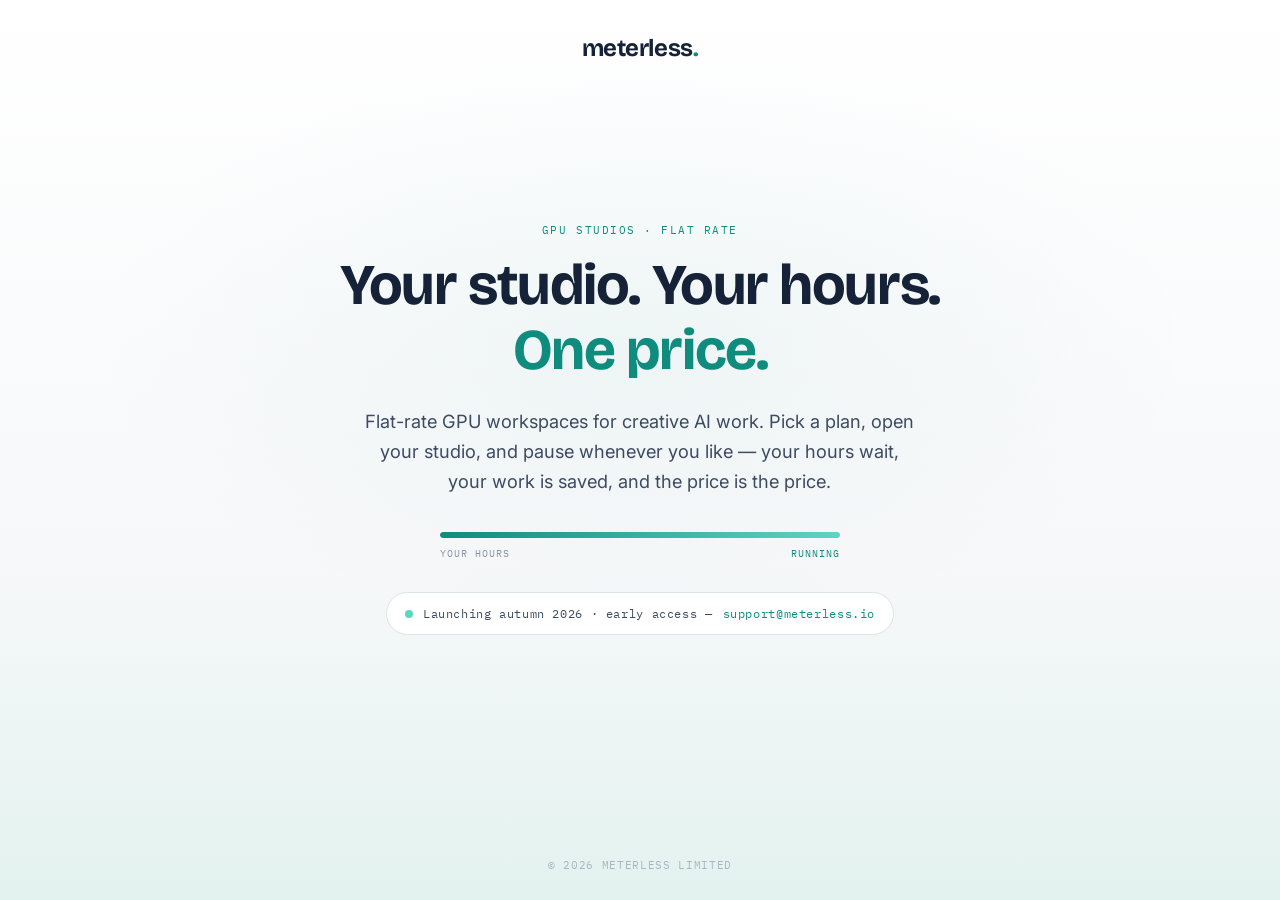
==== index.html @ a82f248a "holding page" ====
<!DOCTYPE html>
<html lang="en">
<head>
<meta charset="utf-8">
<meta name="viewport" content="width=device-width, initial-scale=1">
<title>meterless — flat-rate GPU studios for creators</title>
<meta name="description" content="Flat-rate GPU studios for creative AI work. Your workspace, your hours, one price. Launching autumn 2026.">
<link rel="preconnect" href="https://fonts.googleapis.com">
<link href="https://fonts.googleapis.com/css2?family=Bricolage+Grotesque:wght@600;700&family=Inter:wght@400;500&family=IBM+Plex+Mono:wght@400;500&display=swap" rel="stylesheet">
<style>
  :root{
    --ink:#152238; --teal:#0F8C7E; --teal-bright:#5FD3C4;
    --ink-soft:#3D4A61; --muted:#8A94A6; --line:#DDE3EA;
    --wash:#F7F8FA; --tint:#E3F2EF;
  }
  *{margin:0;padding:0;box-sizing:border-box}
  html,body{height:100%}
  body{
    font-family:'Inter',system-ui,sans-serif; color:var(--ink);
    background:radial-gradient(ellipse 62% 46% at 50% 38%, rgba(15,140,126,.05), rgba(15,140,126,0) 70%),
               linear-gradient(180deg,#FFFFFF 0%,var(--wash) 62%,var(--tint) 100%);
    display:flex; flex-direction:column; align-items:center;
    min-height:100vh; padding:28px 24px;
  }
  .logo{font-family:'Bricolage Grotesque',sans-serif;font-weight:700;font-size:1.5rem;
        letter-spacing:-.02em;color:var(--ink);text-decoration:none;align-self:center;
        margin-top:6px}
  .logo .dot{color:var(--teal)}
  main{flex:1;display:flex;flex-direction:column;justify-content:center;align-items:center;
       text-align:center;max-width:700px;padding-bottom:4vh}
  .kicker{font-family:'IBM Plex Mono',monospace;font-size:.68rem;letter-spacing:.14em;
          text-transform:uppercase;color:var(--teal);margin-bottom:16px}
  h1{font-family:'Bricolage Grotesque',sans-serif;font-weight:700;font-size:clamp(2.05rem,5.8vw,3.6rem);
     letter-spacing:-.025em;line-height:1.14;margin-bottom:22px}
  h1 .accent{color:var(--teal)}
  .sub{font-size:clamp(1.02rem,1.5vw,1.14rem);line-height:1.65;color:var(--ink-soft);max-width:560px;margin:0 auto 36px}
  .status{display:inline-flex;align-items:center;justify-content:center;gap:10px;flex-wrap:wrap;
          font-family:'IBM Plex Mono',monospace;font-size:.78rem;letter-spacing:.05em;
          color:var(--ink-soft);background:#fff;border:1px solid var(--line);
          border-radius:999px;padding:10px 18px;line-height:1.7;max-width:100%}
  .pulse{width:8px;height:8px;border-radius:50%;background:var(--teal-bright);
         box-shadow:0 0 0 0 rgba(15,140,126,.45);animation:pulse 2.2s infinite}
  @keyframes pulse{0%{box-shadow:0 0 0 0 rgba(15,140,126,.45)}70%{box-shadow:0 0 0 9px rgba(15,140,126,0)}100%{box-shadow:0 0 0 0 rgba(15,140,126,0)}}
  .contact{margin-top:16px;font-size:.9rem;color:var(--muted)}
  .contact a{color:var(--teal);text-decoration:none;font-weight:500}
  /* statement graphic: hours drain, pause, resume */
  .meter{width:min(400px,78vw);margin:0 auto 32px}
  .meter-track{height:6px;border-radius:999px;background:var(--line);overflow:hidden}
  .meter-fill{height:100%;border-radius:999px;
              background:linear-gradient(90deg,var(--teal),var(--teal-bright));
              transform-origin:left center;
              animation:drain 9s cubic-bezier(.4,0,.6,1) infinite}
  .meter-caption{display:flex;justify-content:space-between;margin-top:9px;
                 font-family:'IBM Plex Mono',monospace;font-size:.62rem;
                 letter-spacing:.1em;text-transform:uppercase;color:var(--muted)}
  .meter-caption .state{color:var(--teal)}
  .meter-caption .state::after{content:'running';animation:statelabel 9s infinite}
  @keyframes drain{
    0%{transform:scaleX(1)}
    30%{transform:scaleX(.72)}          /* running: hours draining */
    32%,62%{transform:scaleX(.72)}      /* paused: the bar holds still */
    92%{transform:scaleX(.45)}          /* resumed: draining again */
    100%{transform:scaleX(1)}           /* loop reset */
  }
  @keyframes statelabel{
    0%,30%{content:'running'}
    32%,62%{content:'paused — hours held'}
    64%,92%{content:'running'}
    100%{content:'running'}
  }
  @media (prefers-reduced-motion:reduce){
    .meter-fill{animation:none;transform:scaleX(.72)}
    .meter-caption .state::after{content:'paused — hours held';animation:none}
    .pulse{animation:none}
  }
  footer{font-family:'IBM Plex Mono',monospace;font-size:.68rem;letter-spacing:.06em;
         text-transform:uppercase;color:#AAB4C4;padding-top:26px}
  @media (max-width:520px){ body{padding:22px 18px} .sub{font-size:.98rem} }
</style>
</head>
<body>
  <span class="logo">meterless<span class="dot">.</span></span>
  <main>
    <div class="kicker">GPU studios · flat rate</div>
    <h1>Your studio. Your hours.<br><span class="accent">One price.</span></h1>
    <p class="sub">Flat-rate GPU workspaces for creative AI work. Pick a plan, open your studio,
       and pause whenever you like — your hours wait, your work is saved, and the price is the price.</p>
    <div class="meter" aria-hidden="true">
      <div class="meter-track"><div class="meter-fill"></div></div>
      <div class="meter-caption"><span>your hours</span><span class="state"></span></div>
    </div>
    <span class="status"><span class="pulse"></span>Launching autumn 2026 · early access — <a href="mailto:support@meterless.io" style="color:var(--teal);text-decoration:none">support@meterless.io</a></span>
  </main>
  <footer>© 2026 Meterless Limited</footer>
</body>
</html>
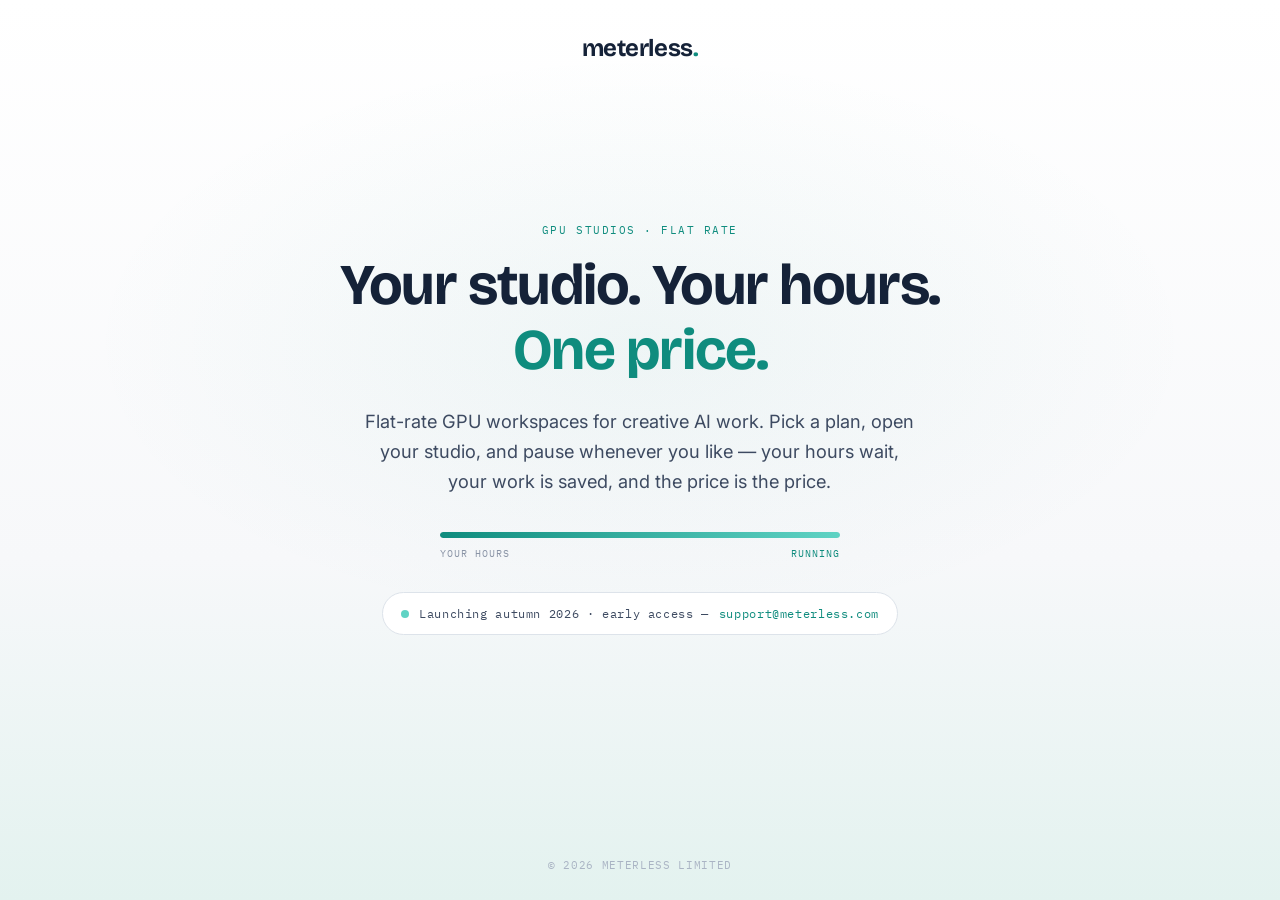
==== commit 42d61d5c: "Update index.html" ====
--- a/index.html
+++ b/index.html
@@ -89,7 +89,7 @@
       <div class="meter-track"><div class="meter-fill"></div></div>
       <div class="meter-caption"><span>your hours</span><span class="state"></span></div>
     </div>
-    <span class="status"><span class="pulse"></span>Launching autumn 2026 · early access — <a href="mailto:support@meterless.io" style="color:var(--teal);text-decoration:none">support@meterless.io</a></span>
+    <span class="status"><span class="pulse"></span>Launching autumn 2026 · early access — <a href="mailto:support@meterless.com" style="color:var(--teal);text-decoration:none">support@meterless.com</a></span>
   </main>
   <footer>© 2026 Meterless Limited</footer>
 </body>
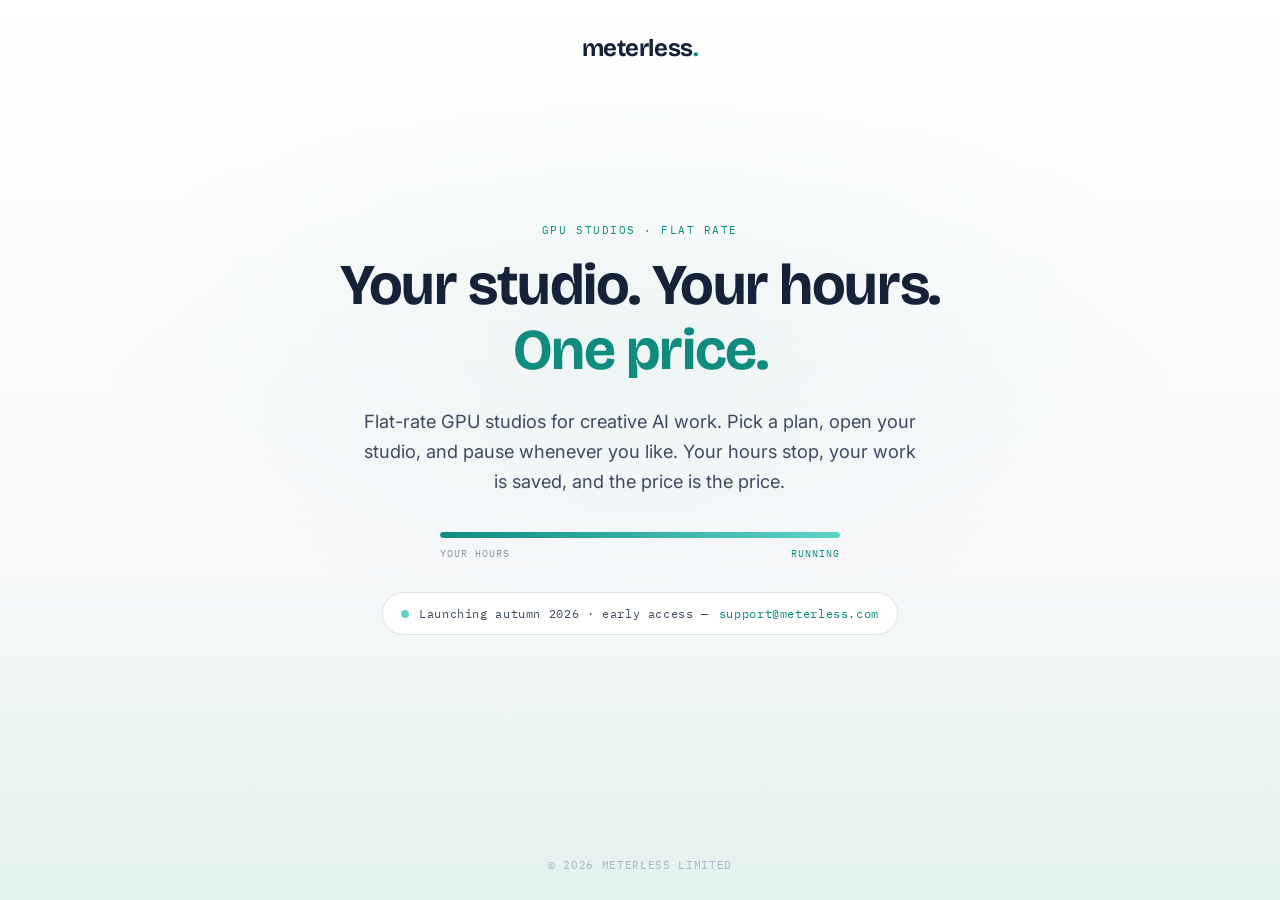
==== commit d202e17d: "CW-14 v1.0: the apex waitlist form and the joined page, CW-15 2.1/2.2/2.4 on the holding page Render" ====
--- a/index.html
+++ b/index.html
@@ -3,7 +3,7 @@
 <head>
 <meta charset="utf-8">
 <meta name="viewport" content="width=device-width, initial-scale=1">
-<title>meterless — flat-rate GPU studios for creators</title>
+<title>meterless · flat-rate GPU studios for creators</title>
 <meta name="description" content="Flat-rate GPU studios for creative AI work. Your workspace, your hours, one price. Launching autumn 2026.">
 <link rel="preconnect" href="https://fonts.googleapis.com">
 <link href="https://fonts.googleapis.com/css2?family=Bricolage+Grotesque:wght@600;700&family=Inter:wght@400;500&family=IBM+Plex+Mono:wght@400;500&display=swap" rel="stylesheet">
@@ -64,13 +64,13 @@
   }
   @keyframes statelabel{
     0%,30%{content:'running'}
-    32%,62%{content:'paused — hours held'}
+    32%,62%{content:'paused · hours held'}
     64%,92%{content:'running'}
     100%{content:'running'}
   }
   @media (prefers-reduced-motion:reduce){
     .meter-fill{animation:none;transform:scaleX(.72)}
-    .meter-caption .state::after{content:'paused — hours held';animation:none}
+    .meter-caption .state::after{content:'paused · hours held';animation:none}
     .pulse{animation:none}
   }
   footer{font-family:'IBM Plex Mono',monospace;font-size:.68rem;letter-spacing:.06em;
@@ -83,8 +83,7 @@
   <main>
     <div class="kicker">GPU studios · flat rate</div>
     <h1>Your studio. Your hours.<br><span class="accent">One price.</span></h1>
-    <p class="sub">Flat-rate GPU workspaces for creative AI work. Pick a plan, open your studio,
-       and pause whenever you like — your hours wait, your work is saved, and the price is the price.</p>
+    <p class="sub">Flat-rate GPU studios for creative AI work. Pick a plan, open your studio, and pause whenever you like. Your hours stop, your work is saved, and the price is the price.</p>
     <div class="meter" aria-hidden="true">
       <div class="meter-track"><div class="meter-fill"></div></div>
       <div class="meter-caption"><span>your hours</span><span class="state"></span></div>
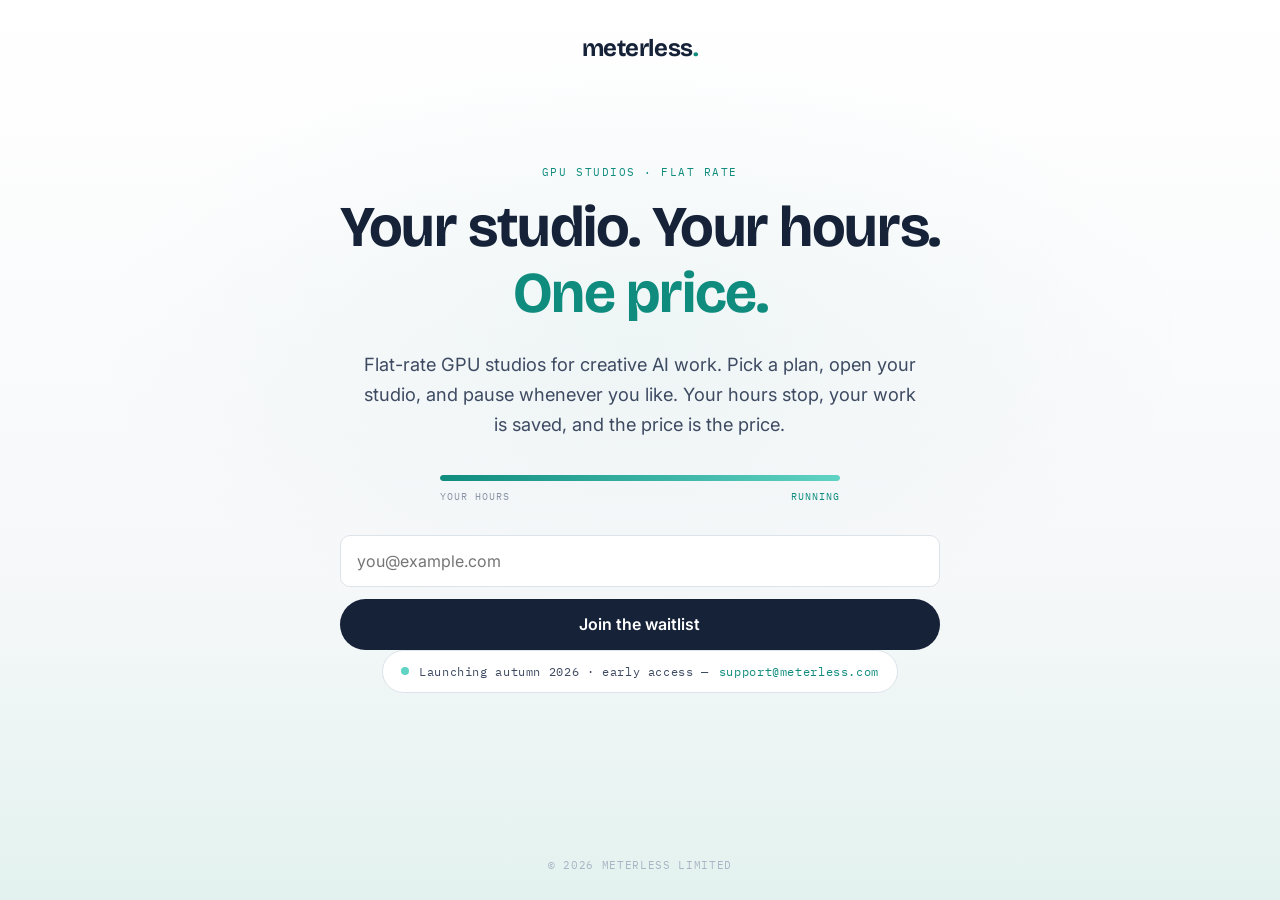
==== commit dff55302: "CW-14 v1.0: the apex waitlist form and the joined page, CW-15 2.1/2.2/2.4 on the holding page Render" ====
--- a/index.html
+++ b/index.html
@@ -76,6 +76,16 @@
   footer{font-family:'IBM Plex Mono',monospace;font-size:.68rem;letter-spacing:.06em;
          text-transform:uppercase;color:#AAB4C4;padding-top:26px}
   @media (max-width:520px){ body{padding:22px 18px} .sub{font-size:.98rem} }
+  form.join{width:100%;display:flex;flex-direction:column;gap:12px;align-items:stretch}
+  .visually-hidden{position:absolute;width:1px;height:1px;overflow:hidden;
+                    clip:rect(0,0,0,0);white-space:nowrap;border:0;padding:0;margin:-1px}
+  input[type="email"]{font:16px/1.4 'Inter',system-ui,sans-serif;padding:14px 16px;
+                       border:1px solid var(--line);border-radius:10px;color:var(--ink);
+                       background:#fff}
+  input[type="email"]:focus{outline:2px solid var(--teal);outline-offset:1px}
+  button{font:600 16px/1.4 'Inter',system-ui,sans-serif;padding:14px 20px;border:none;
+         border-radius:999px;background:var(--ink);color:#fff;cursor:pointer}
+  button:hover{filter:brightness(.93)}
 </style>
 </head>
 <body>
@@ -88,6 +98,12 @@
       <div class="meter-track"><div class="meter-fill"></div></div>
       <div class="meter-caption"><span>your hours</span><span class="state"></span></div>
     </div>
+        <form class="join" method="post" action="https://app.meterless.com/waitlist">
+      <label class="visually-hidden" for="wl-email">Email address</label>
+      <input id="wl-email" type="email" name="email" required
+             autocomplete="email" inputmode="email" placeholder="you@example.com">
+      <button type="submit">Join the waitlist</button>
+    </form>
     <span class="status"><span class="pulse"></span>Launching autumn 2026 · early access — <a href="mailto:support@meterless.com" style="color:var(--teal);text-decoration:none">support@meterless.com</a></span>
   </main>
   <footer>© 2026 Meterless Limited</footer>
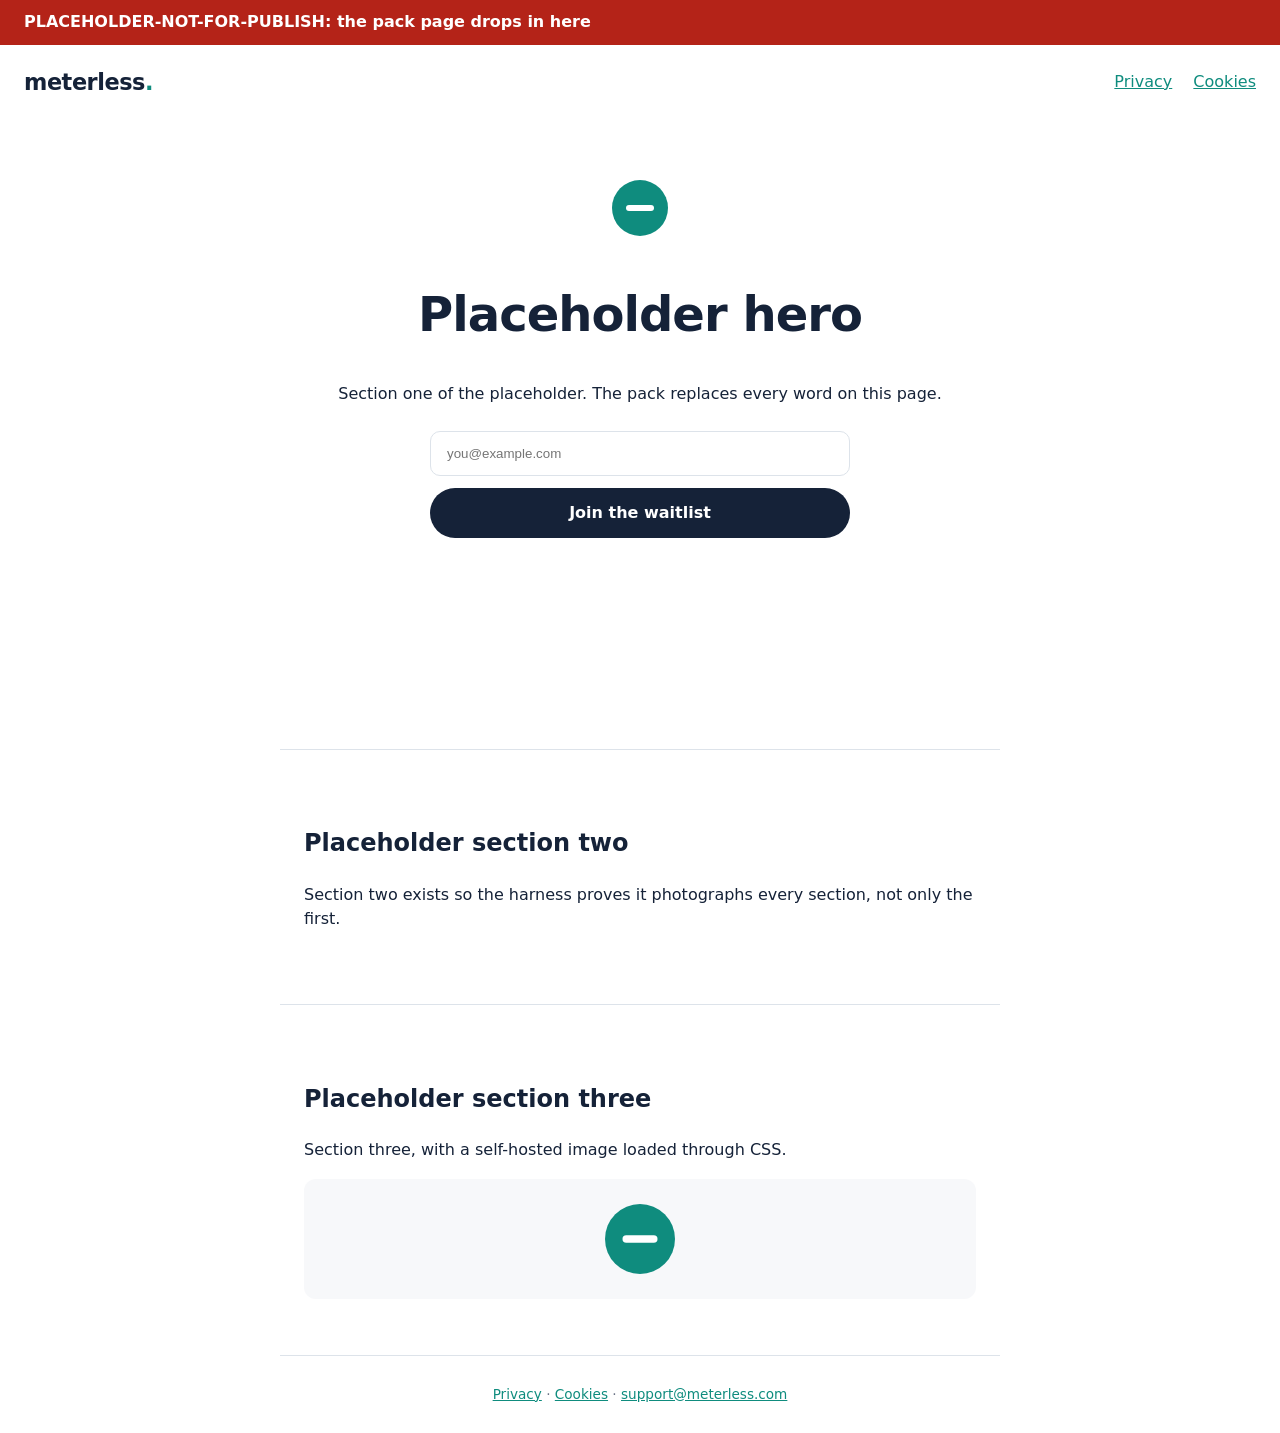
==== commit a899d61a: "LAUNCH553 SCAFFOLD (ruling 553 rev 2): pack slot, /privacy and /cookies from pinned sources, apex ga" ====
--- a/index.html
+++ b/index.html
@@ -3,109 +3,42 @@
 <head>
 <meta charset="utf-8">
 <meta name="viewport" content="width=device-width, initial-scale=1">
-<title>meterless · flat-rate GPU studios for creators</title>
-<meta name="description" content="Flat-rate GPU studios for creative AI work. Your workspace, your hours, one price. Launching autumn 2026.">
-<link rel="preconnect" href="https://fonts.googleapis.com">
-<link href="https://fonts.googleapis.com/css2?family=Bricolage+Grotesque:wght@600;700&family=Inter:wght@400;500&family=IBM+Plex+Mono:wght@400;500&display=swap" rel="stylesheet">
-<style>
-  :root{
-    --ink:#152238; --teal:#0F8C7E; --teal-bright:#5FD3C4;
-    --ink-soft:#3D4A61; --muted:#8A94A6; --line:#DDE3EA;
-    --wash:#F7F8FA; --tint:#E3F2EF;
-  }
-  *{margin:0;padding:0;box-sizing:border-box}
-  html,body{height:100%}
-  body{
-    font-family:'Inter',system-ui,sans-serif; color:var(--ink);
-    background:radial-gradient(ellipse 62% 46% at 50% 38%, rgba(15,140,126,.05), rgba(15,140,126,0) 70%),
-               linear-gradient(180deg,#FFFFFF 0%,var(--wash) 62%,var(--tint) 100%);
-    display:flex; flex-direction:column; align-items:center;
-    min-height:100vh; padding:28px 24px;
-  }
-  .logo{font-family:'Bricolage Grotesque',sans-serif;font-weight:700;font-size:1.5rem;
-        letter-spacing:-.02em;color:var(--ink);text-decoration:none;align-self:center;
-        margin-top:6px}
-  .logo .dot{color:var(--teal)}
-  main{flex:1;display:flex;flex-direction:column;justify-content:center;align-items:center;
-       text-align:center;max-width:700px;padding-bottom:4vh}
-  .kicker{font-family:'IBM Plex Mono',monospace;font-size:.68rem;letter-spacing:.14em;
-          text-transform:uppercase;color:var(--teal);margin-bottom:16px}
-  h1{font-family:'Bricolage Grotesque',sans-serif;font-weight:700;font-size:clamp(2.05rem,5.8vw,3.6rem);
-     letter-spacing:-.025em;line-height:1.14;margin-bottom:22px}
-  h1 .accent{color:var(--teal)}
-  .sub{font-size:clamp(1.02rem,1.5vw,1.14rem);line-height:1.65;color:var(--ink-soft);max-width:560px;margin:0 auto 36px}
-  .status{display:inline-flex;align-items:center;justify-content:center;gap:10px;flex-wrap:wrap;
-          font-family:'IBM Plex Mono',monospace;font-size:.78rem;letter-spacing:.05em;
-          color:var(--ink-soft);background:#fff;border:1px solid var(--line);
-          border-radius:999px;padding:10px 18px;line-height:1.7;max-width:100%}
-  .pulse{width:8px;height:8px;border-radius:50%;background:var(--teal-bright);
-         box-shadow:0 0 0 0 rgba(15,140,126,.45);animation:pulse 2.2s infinite}
-  @keyframes pulse{0%{box-shadow:0 0 0 0 rgba(15,140,126,.45)}70%{box-shadow:0 0 0 9px rgba(15,140,126,0)}100%{box-shadow:0 0 0 0 rgba(15,140,126,0)}}
-  .contact{margin-top:16px;font-size:.9rem;color:var(--muted)}
-  .contact a{color:var(--teal);text-decoration:none;font-weight:500}
-  /* statement graphic: hours drain, pause, resume */
-  .meter{width:min(400px,78vw);margin:0 auto 32px}
-  .meter-track{height:6px;border-radius:999px;background:var(--line);overflow:hidden}
-  .meter-fill{height:100%;border-radius:999px;
-              background:linear-gradient(90deg,var(--teal),var(--teal-bright));
-              transform-origin:left center;
-              animation:drain 9s cubic-bezier(.4,0,.6,1) infinite}
-  .meter-caption{display:flex;justify-content:space-between;margin-top:9px;
-                 font-family:'IBM Plex Mono',monospace;font-size:.62rem;
-                 letter-spacing:.1em;text-transform:uppercase;color:var(--muted)}
-  .meter-caption .state{color:var(--teal)}
-  .meter-caption .state::after{content:'running';animation:statelabel 9s infinite}
-  @keyframes drain{
-    0%{transform:scaleX(1)}
-    30%{transform:scaleX(.72)}          /* running: hours draining */
-    32%,62%{transform:scaleX(.72)}      /* paused: the bar holds still */
-    92%{transform:scaleX(.45)}          /* resumed: draining again */
-    100%{transform:scaleX(1)}           /* loop reset */
-  }
-  @keyframes statelabel{
-    0%,30%{content:'running'}
-    32%,62%{content:'paused · hours held'}
-    64%,92%{content:'running'}
-    100%{content:'running'}
-  }
-  @media (prefers-reduced-motion:reduce){
-    .meter-fill{animation:none;transform:scaleX(.72)}
-    .meter-caption .state::after{content:'paused · hours held';animation:none}
-    .pulse{animation:none}
-  }
-  footer{font-family:'IBM Plex Mono',monospace;font-size:.68rem;letter-spacing:.06em;
-         text-transform:uppercase;color:#AAB4C4;padding-top:26px}
-  @media (max-width:520px){ body{padding:22px 18px} .sub{font-size:.98rem} }
-  form.join{width:100%;display:flex;flex-direction:column;gap:12px;align-items:stretch}
-  .visually-hidden{position:absolute;width:1px;height:1px;overflow:hidden;
-                    clip:rect(0,0,0,0);white-space:nowrap;border:0;padding:0;margin:-1px}
-  input[type="email"]{font:16px/1.4 'Inter',system-ui,sans-serif;padding:14px 16px;
-                       border:1px solid var(--line);border-radius:10px;color:var(--ink);
-                       background:#fff}
-  input[type="email"]:focus{outline:2px solid var(--teal);outline-offset:1px}
-  button{font:600 16px/1.4 'Inter',system-ui,sans-serif;padding:14px 20px;border:none;
-         border-radius:999px;background:var(--ink);color:#fff;cursor:pointer}
-  button:hover{filter:brightness(.93)}
-</style>
+<!-- PLACEHOLDER-NOT-FOR-PUBLISH: this page is the slot for the PM pack's launch page (ruling 553).
+     Replace this file and assets/PLACEHOLDER-* with the pack's page and its self-hosted assets. -->
+<title>PLACEHOLDER launch page · meterless</title>
+<link rel="stylesheet" href="/assets/PLACEHOLDER-pack.css">
 </head>
 <body>
-  <span class="logo">meterless<span class="dot">.</span></span>
+  <div class="placeholder-banner">PLACEHOLDER-NOT-FOR-PUBLISH: the pack page drops in here</div>
+  <header class="site-header" id="top">
+    <a class="logo" href="/">meterless<span class="dot">.</span></a>
+    <nav><a href="/privacy/">Privacy</a> <a href="/cookies/">Cookies</a></nav>
+  </header>
   <main>
-    <div class="kicker">GPU studios · flat rate</div>
-    <h1>Your studio. Your hours.<br><span class="accent">One price.</span></h1>
-    <p class="sub">Flat-rate GPU studios for creative AI work. Pick a plan, open your studio, and pause whenever you like. Your hours stop, your work is saved, and the price is the price.</p>
-    <div class="meter" aria-hidden="true">
-      <div class="meter-track"><div class="meter-fill"></div></div>
-      <div class="meter-caption"><span>your hours</span><span class="state"></span></div>
-    </div>
-        <form class="join" method="post" action="https://app.meterless.com/waitlist">
+    <section id="hero">
+      <img class="mark" src="/assets/PLACEHOLDER-mark.svg" alt="" width="64" height="64">
+      <h1>Placeholder hero</h1>
+      <p class="sub">Section one of the placeholder. The pack replaces every word on this page.</p>
+    <form class="join" method="post" action="https://app.meterless.com/waitlist">
       <label class="visually-hidden" for="wl-email">Email address</label>
       <input id="wl-email" type="email" name="email" required
              autocomplete="email" inputmode="email" placeholder="you@example.com">
       <button type="submit">Join the waitlist</button>
     </form>
-    <span class="status"><span class="pulse"></span>Launching autumn 2026 · early access — <a href="mailto:support@meterless.com" style="color:var(--teal);text-decoration:none">support@meterless.com</a></span>
+    </section>
+    <section id="section-two">
+      <h2>Placeholder section two</h2>
+      <p>Section two exists so the harness proves it photographs every section, not only the first.</p>
+    </section>
+    <section id="section-three">
+      <h2>Placeholder section three</h2>
+      <p>Section three, with a self-hosted image loaded through CSS.</p>
+      <div class="css-image" role="img" aria-label=""></div>
+    </section>
   </main>
-  <footer>© 2026 Meterless Limited</footer>
+  <footer class="site-footer">
+    <a href="/privacy/">Privacy</a> · <a href="/cookies/">Cookies</a> ·
+    <a href="mailto:support@meterless.com">support@meterless.com</a>
+  </footer>
 </body>
 </html>
--- a/assets/PLACEHOLDER-pack.css
+++ b/assets/PLACEHOLDER-pack.css
@@ -0,0 +1,20 @@
+/* PLACEHOLDER-NOT-FOR-PUBLISH: stands in for the pack's stylesheet (ruling 553). */
+:root{--ink:#152238;--teal:#0F8C7E;--line:#DDE3EA;--wash:#F7F8FA}
+*{box-sizing:border-box}
+body{margin:0;color:var(--ink);background:#fff;
+     font:16px/1.55 system-ui,-apple-system,"Segoe UI",Roboto,"Helvetica Neue",Arial,sans-serif}
+.placeholder-banner{background:#B42318;color:#fff;font-weight:700;padding:10px 24px}
+.site-header{display:flex;justify-content:space-between;align-items:center;padding:20px 24px}
+.site-header nav a{margin-left:16px;color:var(--teal)}
+.logo{font-weight:700;font-size:1.4rem;letter-spacing:-.02em;color:var(--ink);text-decoration:none}
+.logo .dot{color:var(--teal)}
+section{max-width:720px;margin:0 auto;padding:56px 24px;border-bottom:1px solid var(--line)}
+#hero{text-align:center;min-height:70vh}
+h1{font-size:clamp(1.8rem,6vw,3rem);letter-spacing:-.02em;line-height:1.15}
+form.join{max-width:420px;margin:24px auto 0;display:flex;flex-direction:column;gap:12px}
+.visually-hidden{position:absolute;width:1px;height:1px;overflow:hidden;clip:rect(0,0,0,0);white-space:nowrap;border:0;padding:0;margin:-1px}
+input[type="email"]{font:16px/1.4 inherit;padding:14px 16px;border:1px solid var(--line);border-radius:10px}
+button{font:600 16px/1.4 system-ui,sans-serif;padding:14px 20px;border:none;border-radius:999px;background:var(--ink);color:#fff;cursor:pointer}
+.css-image{height:120px;background:var(--wash) url("/assets/PLACEHOLDER-mark.svg") center/80px no-repeat;border-radius:12px}
+.site-footer{padding:28px 24px;text-align:center;font-size:.85rem;color:#6B7486}
+.site-footer a{color:var(--teal)}
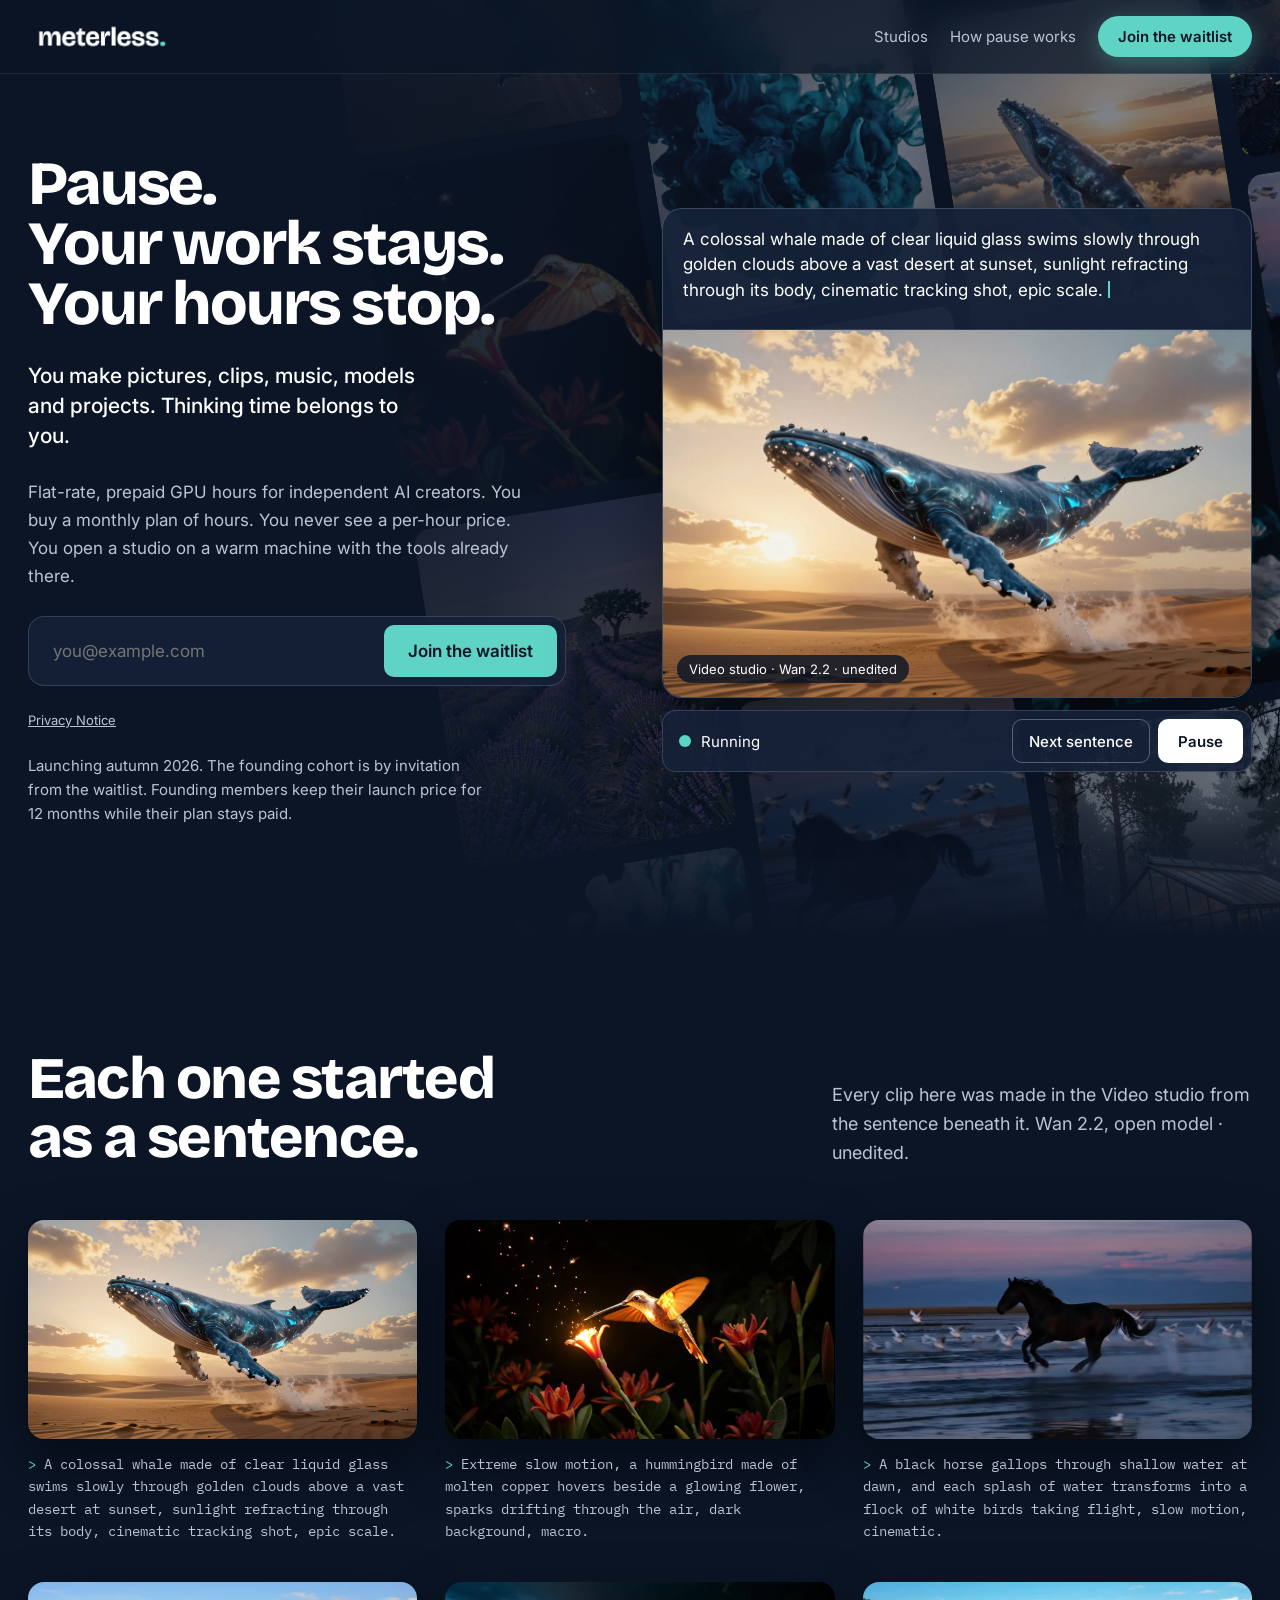
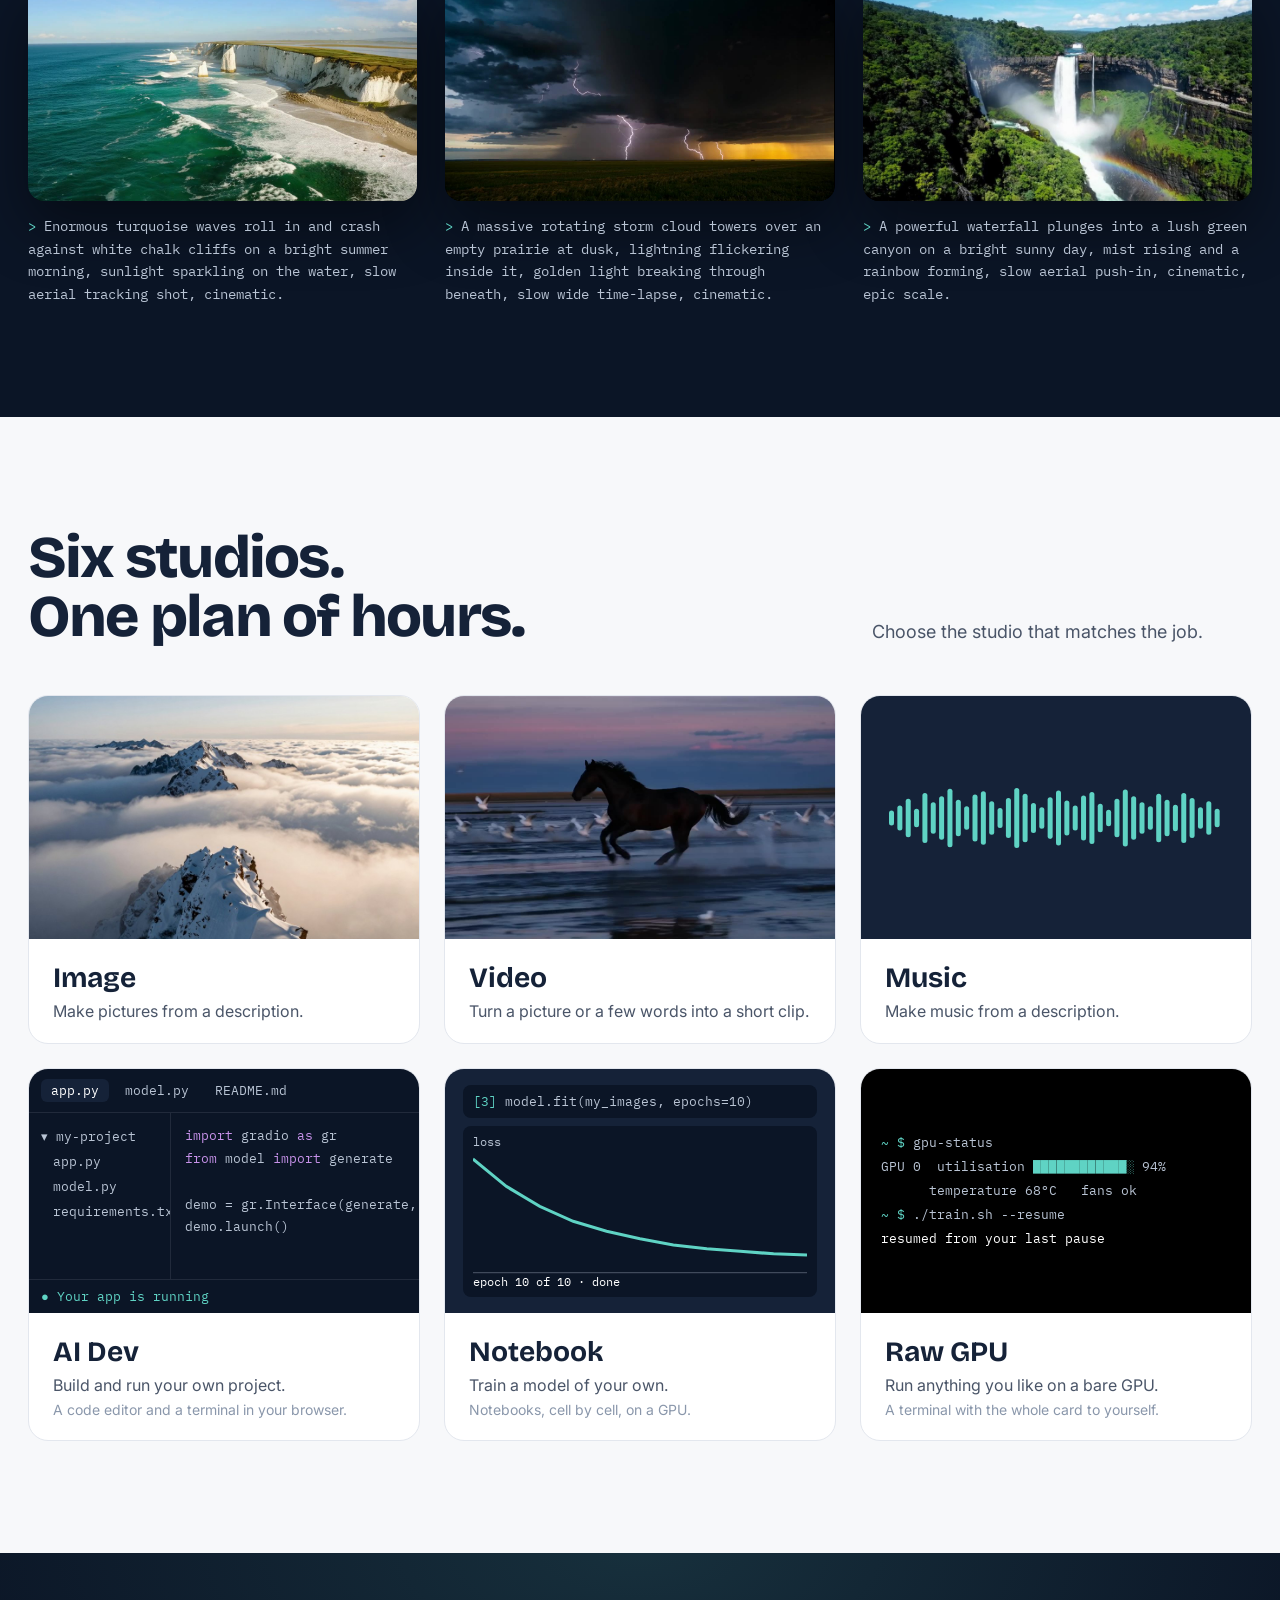
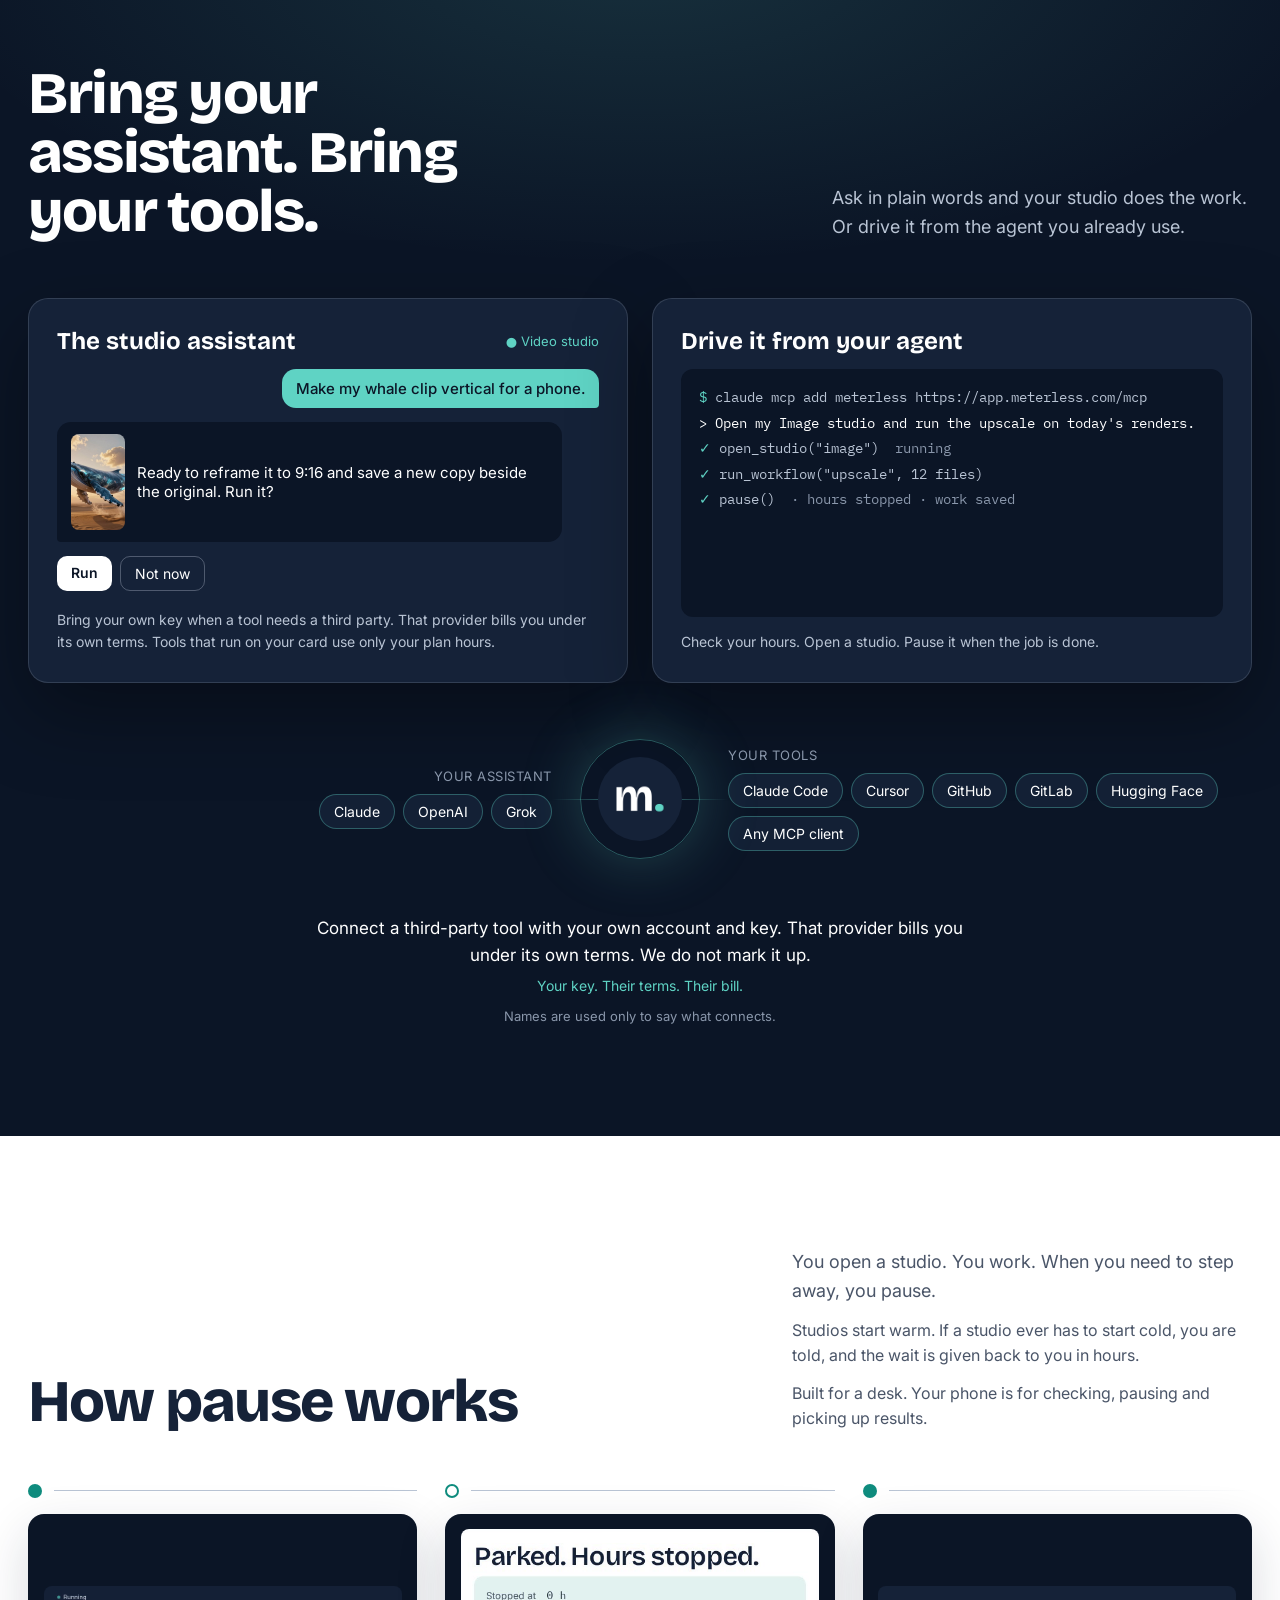
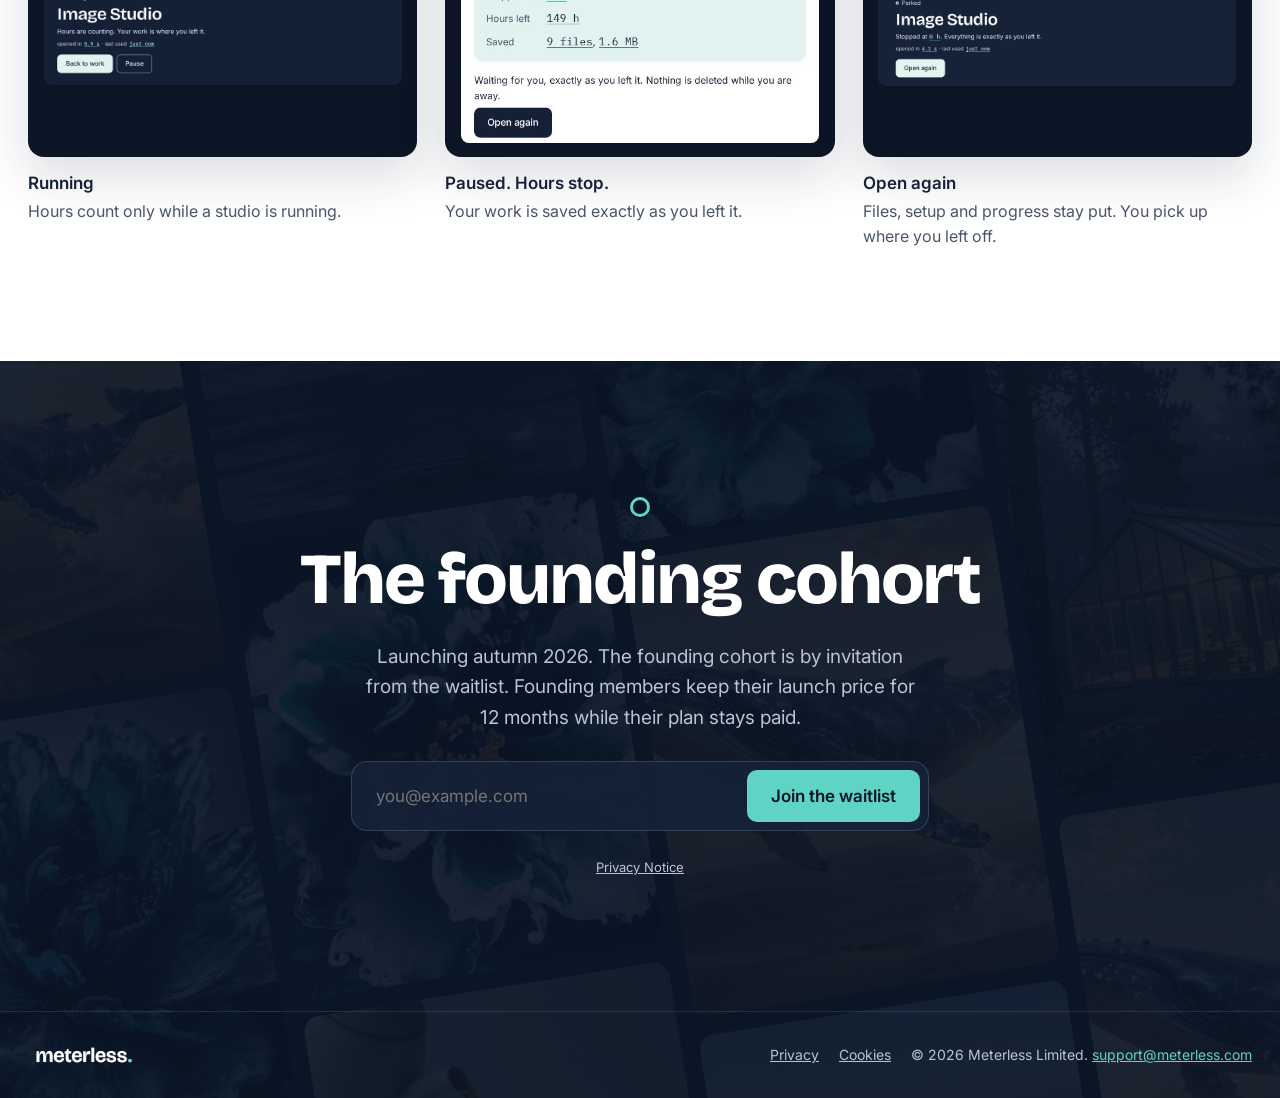
==== commit cd66e719: "LAUNCH553 PACK (ruling 561): the launch page, /privacy and /cookies from the pinned sources The PM p" ====
--- a/index.html
+++ b/index.html
@@ -1,44 +1,254 @@
 <!DOCTYPE html>
-<html lang="en">
+<html lang="en-GB">
 <head>
 <meta charset="utf-8">
 <meta name="viewport" content="width=device-width, initial-scale=1">
-<!-- PLACEHOLDER-NOT-FOR-PUBLISH: this page is the slot for the PM pack's launch page (ruling 553).
-     Replace this file and assets/PLACEHOLDER-* with the pack's page and its self-hosted assets. -->
-<title>PLACEHOLDER launch page · meterless</title>
-<link rel="stylesheet" href="/assets/PLACEHOLDER-pack.css">
+<title>meterless · flat-rate GPU studios for creators</title>
+<meta name="description" content="Flat-rate GPU studios for creative AI work. Your workspace, your hours, one price. Launching autumn 2026.">
+<link rel="icon" type="image/png" href="assets/favicon.png">
+<style>
+@font-face{font-family:'Bricolage Grotesque';font-style:normal;font-weight:600;font-display:swap;src:url(assets/fonts/bricolage-grotesque-latin-600-normal.woff2) format('woff2')}
+@font-face{font-family:'Bricolage Grotesque';font-style:normal;font-weight:700;font-display:swap;src:url(assets/fonts/bricolage-grotesque-latin-700-normal.woff2) format('woff2')}
+@font-face{font-family:'Bricolage Grotesque';font-style:normal;font-weight:800;font-display:swap;src:url(assets/fonts/bricolage-grotesque-latin-800-normal.woff2) format('woff2')}
+@font-face{font-family:'Inter';font-style:normal;font-weight:100 900;font-display:swap;src:url(assets/fonts/inter-latin-var.woff2) format('woff2')}
+@font-face{font-family:'IBM Plex Mono';font-style:normal;font-weight:400;font-display:swap;src:url(assets/fonts/ibm-plex-mono-latin-400-normal.woff2) format('woff2')}
+@font-face{font-family:'IBM Plex Mono';font-style:normal;font-weight:500;font-display:swap;src:url(assets/fonts/ibm-plex-mono-latin-500-normal.woff2) format('woff2')}
+body{margin:0;background:#FFFFFF}
+a{color:#0F8C7E}a:hover{color:#152238}
+.sr{position:absolute;width:1px;height:1px;overflow:hidden;clip:rect(0 0 0 0);white-space:nowrap}
+.wall{position:absolute;top:-30%;left:32%;right:-22%;bottom:-30%;display:grid;grid-template-columns:repeat(4,minmax(0,1fr));gap:18px;transform:rotate(-9deg)}
+.col{display:flex;flex-direction:column;gap:18px;animation:up 76s linear infinite}
+.col.c2{animation-duration:62s;margin-top:-140px}
+.col.c3{animation-duration:88s;margin-top:-60px}
+.col.c4{animation-duration:70s;margin-top:-220px}
+.col img{width:100%;aspect-ratio:4/5;object-fit:cover;border-radius:16px;display:block}
+@keyframes up{0%{transform:translateY(0)}100%{transform:translateY(-50%)}}
+.w{display:inline-block;opacity:0;margin-right:.28em;animation:wordin .35s ease-out both}
+@keyframes wordin{0%{opacity:0;transform:translateY(6px)}100%{opacity:1;transform:none}}
+.resolve{animation:resolve 1.9s cubic-bezier(.2,.7,.2,1) both}
+.noise{animation:noiseout 1.9s cubic-bezier(.2,.7,.2,1) both}
+@keyframes resolve{0%{filter:blur(32px) saturate(.2) brightness(.5);transform:scale(1.06)}100%{filter:blur(0) saturate(1) brightness(1);transform:scale(1)}}
+@keyframes noiseout{0%{opacity:.95}100%{opacity:0}}
+.caret{display:inline-block;width:2px;height:1.05em;background:#5FD3C4;vertical-align:-0.15em;animation:blink 1s steps(1) infinite}
+@keyframes blink{50%{opacity:0}}
+.mono{font-family:'IBM Plex Mono',ui-monospace,monospace}
+.btn:focus-visible,input:focus-visible,a:focus-visible{outline:3px solid #5FD3C4;outline-offset:3px}
+@media (max-width: 760px){.navlink{display:none}.hub{grid-template-columns:1fr!important;justify-items:center}.hub>div{align-items:center!important}.hub>div>div{justify-content:center!important}.wall{left:-10%;right:-10%;grid-template-columns:repeat(3,minmax(0,1fr));opacity:.5}}
+@media (prefers-reduced-motion: reduce){.col,.w,.resolve,.noise,.caret{animation:none}.w{opacity:1}.noise{opacity:0}}
+html{scroll-behavior:smooth}
+[hidden]{display:none!important}
+body.paused .col,body.paused .w,body.paused .caret,body.paused .resolve,body.paused .noise{animation-play-state:paused}
+@media (prefers-reduced-motion: reduce){html{scroll-behavior:auto}}
+</style>
 </head>
 <body>
-  <div class="placeholder-banner">PLACEHOLDER-NOT-FOR-PUBLISH: the pack page drops in here</div>
-  <header class="site-header" id="top">
-    <a class="logo" href="/">meterless<span class="dot">.</span></a>
-    <nav><a href="/privacy/">Privacy</a> <a href="/cookies/">Cookies</a></nav>
-  </header>
-  <main>
-    <section id="hero">
-      <img class="mark" src="/assets/PLACEHOLDER-mark.svg" alt="" width="64" height="64">
-      <h1>Placeholder hero</h1>
-      <p class="sub">Section one of the placeholder. The pack replaces every word on this page.</p>
-    <form class="join" method="post" action="https://app.meterless.com/waitlist">
-      <label class="visually-hidden" for="wl-email">Email address</label>
-      <input id="wl-email" type="email" name="email" required
-             autocomplete="email" inputmode="email" placeholder="you@example.com">
-      <button type="submit">Join the waitlist</button>
-    </form>
-    </section>
-    <section id="section-two">
-      <h2>Placeholder section two</h2>
-      <p>Section two exists so the harness proves it photographs every section, not only the first.</p>
-    </section>
-    <section id="section-three">
-      <h2>Placeholder section three</h2>
-      <p>Section three, with a self-hosted image loaded through CSS.</p>
-      <div class="css-image" role="img" aria-label=""></div>
-    </section>
-  </main>
-  <footer class="site-footer">
-    <a href="/privacy/">Privacy</a> · <a href="/cookies/">Cookies</a> ·
-    <a href="mailto:support@meterless.com">support@meterless.com</a>
-  </footer>
+<div style="font-family: Inter, system-ui, sans-serif; color: #152238; background: #FFFFFF; width: 100%;">
+
+<section style="position: relative; background: #0B1526; color: #FFFFFF; overflow: hidden;">
+<div aria-hidden="true" style="position: absolute; inset: 0; overflow: hidden; pointer-events: none;">
+<div class="wall">
+<div class="col"><img src="assets/media/R1_z-image-turbo_4x5_s1077952940.jpg" alt=""><img src="assets/media/w_hb.jpg" alt=""><img src="assets/media/Li_z-image-turbo_4x5_s541717484.jpg" alt=""><img src="assets/media/GEN-W1-4x5-1.jpg" alt=""><img src="assets/media/R1_z-image-turbo_4x5_s1077952940.jpg" alt=""><img src="assets/media/w_hb.jpg" alt=""><img src="assets/media/Li_z-image-turbo_4x5_s541717484.jpg" alt=""><img src="assets/media/GEN-W1-4x5-1.jpg" alt=""></div>
+<div class="col c2"><img src="assets/media/Lk_z-image-turbo_4x5_s661337207.jpg" alt=""><img src="assets/media/GEN-W1-4x5-2.jpg" alt=""><img src="assets/media/Lb_z-image-turbo_4x5_s325810089.jpg" alt=""><img src="assets/media/w_horse.jpg" alt=""><img src="assets/media/Lk_z-image-turbo_4x5_s661337207.jpg" alt=""><img src="assets/media/GEN-W1-4x5-2.jpg" alt=""><img src="assets/media/Lb_z-image-turbo_4x5_s325810089.jpg" alt=""><img src="assets/media/w_horse.jpg" alt=""></div>
+<div class="col c3"><img src="assets/media/Lg_z-image-turbo_4x5_s1744879545.jpg" alt=""><img src="assets/media/R1_z-image-turbo_4x5_s409629338.jpg" alt=""><img src="assets/media/GEN-W1-4x5-3.jpg" alt=""><img src="assets/media/La_z-image-turbo_4x5_s2127781645.jpg" alt=""><img src="assets/media/Lg_z-image-turbo_4x5_s1744879545.jpg" alt=""><img src="assets/media/R1_z-image-turbo_4x5_s409629338.jpg" alt=""><img src="assets/media/GEN-W1-4x5-3.jpg" alt=""><img src="assets/media/La_z-image-turbo_4x5_s2127781645.jpg" alt=""></div>
+<div class="col c4"><img src="assets/media/GEN-W1-4x5-4.jpg" alt=""><img src="assets/media/Lh_z-image-turbo_4x5_s1047728421.jpg" alt=""><img src="assets/media/w_horse2.jpg" alt=""><img src="assets/media/Lc_z-image-turbo_4x5_s1905898371.jpg" alt=""><img src="assets/media/GEN-W1-4x5-4.jpg" alt=""><img src="assets/media/Lh_z-image-turbo_4x5_s1047728421.jpg" alt=""><img src="assets/media/w_horse2.jpg" alt=""><img src="assets/media/Lc_z-image-turbo_4x5_s1905898371.jpg" alt=""></div>
+</div>
+<div style="position: absolute; inset: 0; background: linear-gradient(90deg, rgba(11,21,38,.97) 0%, rgba(11,21,38,.9) 38%, rgba(11,21,38,.6) 70%, rgba(11,21,38,.45) 100%);"></div>
+<div style="position: absolute; left: 0; right: 0; bottom: 0; height: 180px; background: linear-gradient(180deg, rgba(11,21,38,0), #0B1526);"></div>
+</div>
+
+<div style="position: sticky; top: 0; z-index: 40; background: rgba(11,21,38,.72); backdrop-filter: blur(14px); -webkit-backdrop-filter: blur(14px); border-bottom: 1px solid rgba(185,196,212,.12);"><div style="max-width: 1240px; margin: 0 auto; padding: 16px 28px; display: flex; align-items: center; justify-content: space-between; gap: 24px;"><img src="assets/media/meterless_wordmark_white_1200.png" alt="meterless" style="width: 148px; height: auto; display: block;"><div style="display: flex; align-items: center; gap: 22px;"><a class="navlink" href="#studios" style="color: #B9C4D4; font-size: 15px; text-decoration: none;">Studios</a><a class="navlink" href="#pause" style="color: #B9C4D4; font-size: 15px; text-decoration: none;">How pause works</a><a class="btn" href="#join" style="color: #0B1526; font-size: 15px; font-weight: 600; text-decoration: none; padding: 11px 20px; border-radius: 999px; background: #5FD3C4; box-shadow: 0 6px 24px rgba(95,211,196,.35); white-space: nowrap;">Join the waitlist</a></div></div></div>
+
+<div style="position: relative; max-width: 1240px; margin: 0 auto; padding: 80px 28px 112px; display: flex; flex-wrap: wrap; gap: 56px 64px; align-items: center;">
+<div style="flex: 1 1 460px; min-width: 0; display: flex; flex-direction: column; gap: 26px;">
+<h1 style="margin: 0; font-family: 'Bricolage Grotesque', 'Arial Narrow', sans-serif; font-weight: 800; font-size: clamp(42px, 4.8vw, 70px); line-height: 0.98; letter-spacing: -0.035em;">Pause.<br>Your work stays.<br>Your hours stop.</h1>
+<p style="margin: 0; font-size: 21px; line-height: 1.45; font-weight: 500; max-width: 32ch;">You make pictures, clips, music, models and projects. Thinking time belongs to you.</p>
+<p style="margin: 0; font-size: 17px; line-height: 1.65; color: #B9C4D4; max-width: 46ch;">Flat-rate, prepaid GPU hours for independent AI creators. You buy a monthly plan of hours. You never see a per-hour price. You open a studio on a warm machine with the tools already there.</p>
+<form method="post" action="https://app.meterless.com/waitlist" style="display: flex; flex-wrap: wrap; gap: 10px; max-width: 520px; padding: 8px; border-radius: 16px; background: rgba(21,34,56,.88); border: 1px solid rgba(185,196,212,.2);">
+<label for="e1" class="sr">Email address</label>
+<input name="email" required autocomplete="email" inputmode="email" id="e1" type="email" placeholder="you@example.com" style="flex: 1 1 220px; min-width: 0; height: 52px; box-sizing: border-box; padding: 0 16px; border: 0; border-radius: 10px; background: transparent; color: #FFFFFF; font: 400 17px Inter, sans-serif;">
+<button class="btn" type="submit" style="height: 52px; padding: 0 24px; border: 0; border-radius: 10px; background: #5FD3C4; color: #0B1526; font: 600 17px Inter, sans-serif; cursor: pointer;">Join the waitlist</button>
+</form>
+<a href="/privacy" style="font-size: 13px; color: #B9C4D4; text-decoration: underline;">Privacy Notice</a>
+<p style="margin: 0; font-size: 15px; line-height: 1.6; color: #B9C4D4; max-width: 52ch;">Launching autumn 2026. The founding cohort is by invitation from the waitlist. Founding members keep their launch price for 12 months while their plan stays paid.</p>
+</div>
+
+<div style="flex: 1 1 480px; min-width: 0; display: flex; flex-direction: column; gap: 12px;">
+<div style="border-radius: 20px; overflow: hidden; background: rgba(21,34,56,.92); border: 1px solid rgba(185,196,212,.25); box-shadow: 0 40px 100px rgba(0,0,0,.55);">
+<div id="reel" aria-live="polite"></div>
+</div>
+<div style="display: flex; flex-wrap: wrap; align-items: center; justify-content: space-between; gap: 10px 14px; padding: 8px 8px 8px 16px; border-radius: 14px; background: rgba(21,34,56,.88); border: 1px solid rgba(185,196,212,.2);">
+<span id="st-run" style="display: flex; align-items: center; gap: 10px; font-size: 15px;"><span style="width: 12px; height: 12px; border-radius: 50%; background: #5FD3C4; display: block;"></span>Running</span>
+<span id="st-pause" hidden style="display: flex; align-items: center; gap: 10px; font-size: 15px;"><span style="width: 12px; height: 12px; box-sizing: border-box; border: 2.5px solid #5FD3C4; border-radius: 50%; display: block;"></span>Paused. Hours stop.</span>
+<div style="display: flex; gap: 8px;">
+<button class="btn" type="button" id="btn-next" style="height: 44px; padding: 0 16px; border-radius: 10px; border: 1px solid rgba(185,196,212,.4); background: transparent; color: #FFFFFF; font: 500 15px Inter, sans-serif; cursor: pointer;">Next sentence</button>
+<button class="btn" type="button" id="btn-toggle" aria-pressed="false" style="height: 44px; padding: 0 20px; border-radius: 10px; border: 0; background: #FFFFFF; color: #0B1526; font: 600 15px Inter, sans-serif; cursor: pointer;">Pause</button>
+</div>
+</div>
+</div>
+</div>
+</section>
+
+
+<section style="background: #0B1526; color: #FFFFFF;">
+<div style="max-width: 1240px; margin: 0 auto; padding: 112px 28px; display: flex; flex-direction: column; gap: 52px;">
+<div style="display: flex; flex-wrap: wrap; gap: 24px 96px; align-items: flex-end; justify-content: space-between;">
+<h2 style="margin: 0; font-family: 'Bricolage Grotesque', 'Arial Narrow', sans-serif; font-weight: 800; font-size: clamp(38px, 4.6vw, 68px); line-height: 1.0; letter-spacing: -0.03em; max-width: 13ch;">Each one started as a sentence.</h2>
+<p style="margin: 0; flex: 0 1 420px; font-size: 18px; line-height: 1.6; color: #B9C4D4;">Every clip here was made in the Video studio from the sentence beneath it. Wan 2.2, open model · unedited.</p>
+</div>
+<div style="display: grid; grid-template-columns: repeat(auto-fit, minmax(min(340px, 100%), 1fr)); gap: 40px 28px;">
+<figure style="margin: 0; display: flex; flex-direction: column; gap: 14px;"><div style="border-radius: 16px; overflow: hidden; background: #000000; box-shadow: 0 24px 60px rgba(0,0,0,.45);"><video src="assets/media/R1_wan22-t2v-a14b_s1698356521.mp4" poster="assets/media/R1_z-image-turbo_16x9_s206941868.jpg" autoplay muted loop playsinline preload="metadata" aria-label="A whale made of clear glass swimming through golden clouds above a desert at sunset, made on the meterless Video studio" style="width: 100%; aspect-ratio: 16 / 9; object-fit: cover; display: block;"></video></div><figcaption class="mono" style="font-size: 14px; line-height: 1.6; color: #B9C4D4;"><span style="color: #5FD3C4;">&gt;</span> A colossal whale made of clear liquid glass swims slowly through golden clouds above a vast desert at sunset, sunlight refracting through its body, cinematic tracking shot, epic scale.</figcaption></figure>
+<figure style="margin: 0; display: flex; flex-direction: column; gap: 14px;"><div style="border-radius: 16px; overflow: hidden; background: #000000; box-shadow: 0 24px 60px rgba(0,0,0,.45);"><video src="assets/media/r4_web.mp4" poster="assets/media/r4_poster.jpg" autoplay muted loop playsinline preload="metadata" aria-label="A copper hummingbird hovering beside a glowing flower with sparks drifting, made on the meterless Video studio" style="width: 100%; aspect-ratio: 16 / 9; object-fit: cover; display: block;"></video></div><figcaption class="mono" style="font-size: 14px; line-height: 1.6; color: #B9C4D4;"><span style="color: #5FD3C4;">&gt;</span> Extreme slow motion, a hummingbird made of molten copper hovers beside a glowing flower, sparks drifting through the air, dark background, macro.</figcaption></figure>
+<figure style="margin: 0; display: flex; flex-direction: column; gap: 14px;"><div style="border-radius: 16px; overflow: hidden; background: #000000; box-shadow: 0 24px 60px rgba(0,0,0,.45);"><video src="assets/media/r5_web.mp4" poster="assets/media/r5_poster.jpg" autoplay muted loop playsinline preload="metadata" aria-label="A black horse galloping through shallow water at dawn as white birds rise, made on the meterless Video studio" style="width: 100%; aspect-ratio: 16 / 9; object-fit: cover; display: block;"></video></div><figcaption class="mono" style="font-size: 14px; line-height: 1.6; color: #B9C4D4;"><span style="color: #5FD3C4;">&gt;</span> A black horse gallops through shallow water at dawn, and each splash of water transforms into a flock of white birds taking flight, slow motion, cinematic.</figcaption></figure>
+<figure style="margin: 0; display: flex; flex-direction: column; gap: 14px;"><div style="border-radius: 16px; overflow: hidden; background: #000000; box-shadow: 0 24px 60px rgba(0,0,0,.45);"><video src="assets/media/p6c_web.mp4" poster="assets/media/p6c_poster.jpg" autoplay muted loop playsinline preload="metadata" aria-label="Turquoise waves crashing against white chalk cliffs on a bright summer morning, made on the meterless Video studio" style="width: 100%; aspect-ratio: 16 / 9; object-fit: cover; display: block;"></video></div><figcaption class="mono" style="font-size: 14px; line-height: 1.6; color: #B9C4D4;"><span style="color: #5FD3C4;">&gt;</span> Enormous turquoise waves roll in and crash against white chalk cliffs on a bright summer morning, sunlight sparkling on the water, slow aerial tracking shot, cinematic.</figcaption></figure>
+<figure style="margin: 0; display: flex; flex-direction: column; gap: 14px;"><div style="border-radius: 16px; overflow: hidden; background: #000000; box-shadow: 0 24px 60px rgba(0,0,0,.45);"><video src="assets/media/p5b_web.mp4" poster="assets/media/p5b_poster.jpg" autoplay muted loop playsinline preload="metadata" aria-label="A towering storm cloud over an empty prairie at dusk with lightning and gold light beneath, made on the meterless Video studio" style="width: 100%; aspect-ratio: 16 / 9; object-fit: cover; display: block;"></video></div><figcaption class="mono" style="font-size: 14px; line-height: 1.6; color: #B9C4D4;"><span style="color: #5FD3C4;">&gt;</span> A massive rotating storm cloud towers over an empty prairie at dusk, lightning flickering inside it, golden light breaking through beneath, slow wide time-lapse, cinematic.</figcaption></figure>
+<figure style="margin: 0; display: flex; flex-direction: column; gap: 14px;"><div style="border-radius: 16px; overflow: hidden; background: #000000; box-shadow: 0 24px 60px rgba(0,0,0,.45);"><video src="assets/media/p6a_web.mp4" poster="assets/media/p6a_poster.jpg" autoplay muted loop playsinline preload="metadata" aria-label="A waterfall plunging into a green canyon on a sunny day with mist and a rainbow, made on the meterless Video studio" style="width: 100%; aspect-ratio: 16 / 9; object-fit: cover; display: block;"></video></div><figcaption class="mono" style="font-size: 14px; line-height: 1.6; color: #B9C4D4;"><span style="color: #5FD3C4;">&gt;</span> A powerful waterfall plunges into a lush green canyon on a bright sunny day, mist rising and a rainbow forming, slow aerial push-in, cinematic, epic scale.</figcaption></figure>
+</div>
+</div>
+</section>
+
+<section id="studios" style="background: #F7F8FA;">
+<div style="max-width: 1240px; margin: 0 auto; padding: 112px 28px; display: flex; flex-direction: column; gap: 48px;">
+<div style="display: flex; flex-wrap: wrap; gap: 24px 96px; align-items: flex-end; justify-content: space-between;">
+<h2 style="margin: 0; font-family: 'Bricolage Grotesque', 'Arial Narrow', sans-serif; font-weight: 800; font-size: clamp(38px, 4.6vw, 68px); line-height: 1.0; letter-spacing: -0.03em;">Six studios.<br>One plan of hours.</h2>
+<p style="margin: 0; flex: 0 1 380px; font-size: 18px; line-height: 1.6; color: #4A5568;">Choose the studio that matches the job.</p>
+</div>
+<div style="display: grid; grid-template-columns: repeat(auto-fit, minmax(min(320px, 100%), 1fr)); gap: 24px;">
+<article style="border-radius: 20px; overflow: hidden; background: #FFFFFF; border: 1px solid #E3E7EE; display: flex; flex-direction: column;">
+<img src="assets/media/Le_z-image-turbo_4x5_s1226351422.jpg" alt="Snow-covered peaks rising above a sea of clouds at sunrise, made on the meterless Image studio" style="width: 100%; aspect-ratio: 16 / 10; object-fit: cover; display: block;">
+<div style="padding: 22px 24px; display: flex; flex-direction: column; gap: 6px;"><h3 style="margin: 0; font-family: 'Bricolage Grotesque', sans-serif; font-weight: 700; font-size: 28px;">Image</h3><p style="margin: 0; font-size: 16px; color: #4A5568;">Make pictures from a description.</p></div>
+</article>
+<article style="border-radius: 20px; overflow: hidden; background: #FFFFFF; border: 1px solid #E3E7EE; display: flex; flex-direction: column;">
+<video src="assets/media/r5_web.mp4" poster="assets/media/r5_poster.jpg" autoplay muted loop playsinline preload="metadata" aria-label="A black horse galloping through shallow water at dawn as white birds rise, made on the meterless Video studio" style="width: 100%; aspect-ratio: 16 / 10; object-fit: cover; display: block;"></video>
+<div style="padding: 22px 24px; display: flex; flex-direction: column; gap: 6px;"><h3 style="margin: 0; font-family: 'Bricolage Grotesque', sans-serif; font-weight: 700; font-size: 28px;">Video</h3><p style="margin: 0; font-size: 16px; color: #4A5568;">Turn a picture or a few words into a short clip.</p></div>
+</article>
+<article style="border-radius: 20px; overflow: hidden; background: #FFFFFF; border: 1px solid #E3E7EE; display: flex; flex-direction: column;">
+<div style="aspect-ratio: 16 / 10; background: #152238; display: flex; flex-direction: column; justify-content: center; gap: 18px; padding: 28px; box-sizing: border-box;">
+<svg viewBox="0 0 400 80" width="100%" height="80" fill="#5FD3C4" aria-hidden="true"><rect x="0" y="31" width="6" height="18" rx="3"></rect><rect x="10" y="25" width="6" height="30" rx="3"></rect><rect x="20" y="17" width="6" height="46" rx="3"></rect><rect x="30" y="29" width="6" height="22" rx="3"></rect><rect x="40" y="10" width="6" height="60" rx="3"></rect><rect x="50" y="21" width="6" height="38" rx="3"></rect><rect x="60" y="14" width="6" height="52" rx="3"></rect><rect x="70" y="5" width="6" height="70" rx="3"></rect><rect x="80" y="18" width="6" height="44" rx="3"></rect><rect x="90" y="26" width="6" height="28" rx="3"></rect><rect x="100" y="12" width="6" height="56" rx="3"></rect><rect x="110" y="8" width="6" height="64" rx="3"></rect><rect x="120" y="20" width="6" height="40" rx="3"></rect><rect x="130" y="28" width="6" height="24" rx="3"></rect><rect x="140" y="16" width="6" height="48" rx="3"></rect><rect x="150" y="4" width="6" height="72" rx="3"></rect><rect x="160" y="11" width="6" height="58" rx="3"></rect><rect x="170" y="22" width="6" height="36" rx="3"></rect><rect x="180" y="27" width="6" height="26" rx="3"></rect><rect x="190" y="15" width="6" height="50" rx="3"></rect><rect x="200" y="7" width="6" height="66" rx="3"></rect><rect x="210" y="19" width="6" height="42" rx="3"></rect><rect x="220" y="25" width="6" height="30" rx="3"></rect><rect x="230" y="13" width="6" height="54" rx="3"></rect><rect x="240" y="9" width="6" height="62" rx="3"></rect><rect x="250" y="23" width="6" height="34" rx="3"></rect><rect x="260" y="30" width="6" height="20" rx="3"></rect><rect x="270" y="17" width="6" height="46" rx="3"></rect><rect x="280" y="6" width="6" height="68" rx="3"></rect><rect x="290" y="14" width="6" height="52" rx="3"></rect><rect x="300" y="21" width="6" height="38" rx="3"></rect><rect x="310" y="26" width="6" height="28" rx="3"></rect><rect x="320" y="11" width="6" height="58" rx="3"></rect><rect x="330" y="18" width="6" height="44" rx="3"></rect><rect x="340" y="24" width="6" height="32" rx="3"></rect><rect x="350" y="10" width="6" height="60" rx="3"></rect><rect x="360" y="16" width="6" height="48" rx="3"></rect><rect x="370" y="27" width="6" height="26" rx="3"></rect><rect x="380" y="20" width="6" height="40" rx="3"></rect><rect x="390" y="29" width="6" height="22" rx="3"></rect></svg>
+
+</div>
+<div style="padding: 22px 24px; display: flex; flex-direction: column; gap: 6px;"><h3 style="margin: 0; font-family: 'Bricolage Grotesque', sans-serif; font-weight: 700; font-size: 28px;">Music</h3><p style="margin: 0; font-size: 16px; color: #4A5568;">Make music from a description.</p></div>
+</article>
+<article style="border-radius: 20px; overflow: hidden; background: #FFFFFF; border: 1px solid #E3E7EE; display: flex; flex-direction: column;">
+<div class="mono" style="aspect-ratio: 16 / 10; background: #0B1526; display: flex; flex-direction: column; font-size: 13px; color: #B9C4D4; box-sizing: border-box;"><div style="display: flex; gap: 6px; padding: 10px 12px; border-bottom: 1px solid rgba(185,196,212,.12);"><span style="padding: 3px 10px; border-radius: 6px; background: #152238; color: #FFFFFF;">app.py</span><span style="padding: 3px 10px;">model.py</span><span style="padding: 3px 10px;">README.md</span></div><div style="flex: 1; display: flex; min-height: 0;"><div style="width: 30%; padding: 12px; border-right: 1px solid rgba(185,196,212,.12); line-height: 1.9; white-space: nowrap; overflow: hidden; text-overflow: ellipsis;"><div>▾ my-project</div><div style="padding-left: 12px;">app.py</div><div style="padding-left: 12px;">model.py</div><div style="padding-left: 12px;">requirements.txt</div></div><div style="flex: 1; padding: 12px 14px; line-height: 1.75; white-space: nowrap; overflow: hidden;"><div><span style="color: #C792EA;">import</span> gradio <span style="color: #C792EA;">as</span> gr</div><div><span style="color: #C792EA;">from</span> model <span style="color: #C792EA;">import</span> generate</div><div>&nbsp;</div><div>demo = gr.Interface(generate, <span style="color: #F2C46D;">"text"</span>, <span style="color: #F2C46D;">"image"</span>)</div><div>demo.launch()</div></div></div><div style="padding: 8px 12px; border-top: 1px solid rgba(185,196,212,.12); color: #5FD3C4;">● Your app is running</div></div>
+<div style="padding: 22px 24px; display: flex; flex-direction: column; gap: 6px;"><h3 style="margin: 0; font-family: 'Bricolage Grotesque', sans-serif; font-weight: 700; font-size: 28px;">AI Dev</h3><p style="margin: 0; font-size: 16px; color: #4A5568;">Build and run your own project.</p><p style="margin: 0; font-size: 14px; color: #8A97AB;">A code editor and a terminal in your browser.</p></div>
+</article>
+<article style="border-radius: 20px; overflow: hidden; background: #FFFFFF; border: 1px solid #E3E7EE; display: flex; flex-direction: column;">
+<div style="aspect-ratio: 16 / 10; background: #152238; display: flex; flex-direction: column; gap: 8px; padding: 16px 18px; box-sizing: border-box; font-family: 'IBM Plex Mono', monospace; font-size: 13px; color: #B9C4D4;"><div style="padding: 8px 10px; border-radius: 8px; background: #0B1526;"><span style="color: #5FD3C4;">[3]</span> model.fit(my_images, epochs=10)</div><div style="flex: 1; min-height: 0; padding: 8px 10px; border-radius: 8px; background: #0B1526; display: flex; flex-direction: column;"><span style="font-size: 12px;">loss</span><svg viewBox="0 0 300 100" preserveAspectRatio="none" style="flex: 1; width: 100%;" aria-hidden="true"><polyline fill="none" stroke="#5FD3C4" stroke-width="2.5" points="0,8 30,30 60,46 90,58 120,66 150,72 180,77 210,80 240,82 270,84 300,85"></polyline><line x1="0" y1="99" x2="300" y2="99" stroke="rgba(185,196,212,.3)"></line></svg><span style="font-size: 12px; color: #FFFFFF;">epoch 10 of 10 · done</span></div></div>
+<div style="padding: 22px 24px; display: flex; flex-direction: column; gap: 6px;"><h3 style="margin: 0; font-family: 'Bricolage Grotesque', sans-serif; font-weight: 700; font-size: 28px;">Notebook</h3><p style="margin: 0; font-size: 16px; color: #4A5568;">Train a model of your own.</p><p style="margin: 0; font-size: 14px; color: #8A97AB;">Notebooks, cell by cell, on a GPU.</p></div>
+</article>
+<article style="border-radius: 20px; overflow: hidden; background: #FFFFFF; border: 1px solid #E3E7EE; display: flex; flex-direction: column;">
+<div class="mono" style="aspect-ratio: 16 / 10; background: #000000; color: #B9C4D4; padding: 18px 20px; box-sizing: border-box; font-size: 13px; line-height: 1.85; display: flex; flex-direction: column; justify-content: center;"><span><span style="color: #5FD3C4;">~ $</span> gpu-status</span><span>GPU 0 &nbsp;utilisation <span style="color: #5FD3C4;">████████████░</span> 94%</span><span>&nbsp; &nbsp; &nbsp; temperature 68°C &nbsp; fans ok</span><span><span style="color: #5FD3C4;">~ $</span> ./train.sh --resume</span><span style="color: #FFFFFF;">resumed from your last pause</span></div>
+<div style="padding: 22px 24px; display: flex; flex-direction: column; gap: 6px;"><h3 style="margin: 0; font-family: 'Bricolage Grotesque', sans-serif; font-weight: 700; font-size: 28px;">Raw GPU</h3><p style="margin: 0; font-size: 16px; color: #4A5568;">Run anything you like on a bare GPU.</p><p style="margin: 0; font-size: 14px; color: #8A97AB;">A terminal with the whole card to yourself.</p></div>
+</article>
+</div>
+</div>
+</section>
+
+<section style="position: relative; background: radial-gradient(1200px 520px at 50% 0%, rgba(95,211,196,.14), rgba(11,21,38,0) 60%), #0B1526; color: #FFFFFF; overflow: hidden;">
+<div style="max-width: 1240px; margin: 0 auto; padding: 112px 28px; display: flex; flex-direction: column; gap: 56px;">
+<div style="display: flex; flex-wrap: wrap; gap: 24px 96px; align-items: flex-end; justify-content: space-between;"><h2 style="margin: 0; font-family: 'Bricolage Grotesque', 'Arial Narrow', sans-serif; font-weight: 800; font-size: clamp(38px, 4.6vw, 68px); line-height: 1.0; letter-spacing: -0.03em; max-width: 14ch;">Bring your assistant. Bring your tools.</h2><p style="margin: 0; flex: 0 1 420px; font-size: 18px; line-height: 1.6; color: #B9C4D4;">Ask in plain words and your studio does the work. Or drive it from the agent you already use.</p></div>
+<div style="display: grid; grid-template-columns: repeat(auto-fit, minmax(min(420px, 100%), 1fr)); gap: 24px;"><article style="border-radius: 20px; background: #152238; border: 1px solid rgba(185,196,212,.18); padding: 28px; display: flex; flex-direction: column; gap: 14px; box-shadow: 0 30px 80px rgba(0,0,0,.35);"><div style="display: flex; align-items: center; justify-content: space-between;"><h3 style="margin: 0; font-family: 'Bricolage Grotesque', sans-serif; font-weight: 700; font-size: 24px;">The studio assistant</h3><span style="font-size: 13px; color: #5FD3C4;">● Video studio</span></div><span style="align-self: flex-end; max-width: 80%; padding: 10px 14px; border-radius: 14px 14px 4px 14px; background: #5FD3C4; color: #0B1526; font-size: 15px; font-weight: 500;">Make my whale clip vertical for a phone.</span><div style="align-self: flex-start; max-width: 88%; padding: 12px 14px; border-radius: 14px 14px 14px 4px; background: #0B1526; font-size: 15px; color: #FFFFFF; display: flex; gap: 12px; align-items: center;"><img src="assets/media/R1_z-image-turbo_16x9_s206941868.jpg" alt="" style="width: 54px; height: 96px; object-fit: cover; border-radius: 8px; display: block; flex: 0 0 auto;"><span>Ready to reframe it to 9:16 and save a new copy beside the original. Run it?</span></div><div style="display: flex; gap: 8px; align-self: flex-start;"><span style="padding: 8px 14px; border-radius: 10px; background: #FFFFFF; color: #0B1526; font-size: 14px; font-weight: 600;">Run</span><span style="padding: 8px 14px; border-radius: 10px; border: 1px solid rgba(185,196,212,.35); font-size: 14px;">Not now</span></div><p style="margin: 4px 0 0; font-size: 14px; line-height: 1.6; color: #B9C4D4;">Bring your own key when a tool needs a third party. That provider bills you under its own terms. Tools that run on your card use only your plan hours.</p></article><article style="border-radius: 20px; background: #152238; border: 1px solid rgba(185,196,212,.18); padding: 28px; display: flex; flex-direction: column; gap: 14px; box-shadow: 0 30px 80px rgba(0,0,0,.35);"><h3 style="margin: 0; font-family: 'Bricolage Grotesque', sans-serif; font-weight: 700; font-size: 24px;">Drive it from your agent</h3><div class="mono" style="flex: 1; padding: 16px 18px; border-radius: 12px; background: #0B1526; font-size: 13.5px; line-height: 1.9; color: #B9C4D4; overflow: hidden;"><div><span style="color: #5FD3C4;">$</span> claude mcp add meterless https://app.meterless.com/mcp</div><div style="color: #FFFFFF;">&gt; Open my Image studio and run the upscale on today&#39;s renders.</div><div><span style="color: #5FD3C4;">✓</span> open_studio("image") &nbsp;<span style="color: #8A97AB;">running</span></div><div><span style="color: #5FD3C4;">✓</span> run_workflow("upscale", 12 files)</div><div><span style="color: #5FD3C4;">✓</span> pause() &nbsp;<span style="color: #8A97AB;">· hours stopped · work saved</span></div></div><p style="margin: 0; font-size: 14px; line-height: 1.6; color: #B9C4D4;">Check your hours. Open a studio. Pause it when the job is done.</p></article></div>
+<div class="hub" style="display: grid; grid-template-columns: 1fr auto 1fr; gap: 28px; align-items: center;"><div style="display: flex; flex-direction: column; align-items: flex-end; gap: 10px;"><span style="font-size: 13px; color: #8A97AB; letter-spacing: .04em;">YOUR ASSISTANT</span><div style="display: flex; flex-wrap: wrap; justify-content: flex-end; gap: 8px;"><span style="padding: 8px 14px; border-radius: 999px; background: rgba(21,34,56,.9); border: 1px solid rgba(95,211,196,.35); font-size: 14px; color: #FFFFFF; white-space: nowrap;">Claude</span><span style="padding: 8px 14px; border-radius: 999px; background: rgba(21,34,56,.9); border: 1px solid rgba(95,211,196,.35); font-size: 14px; color: #FFFFFF; white-space: nowrap;">OpenAI</span><span style="padding: 8px 14px; border-radius: 999px; background: rgba(21,34,56,.9); border: 1px solid rgba(95,211,196,.35); font-size: 14px; color: #FFFFFF; white-space: nowrap;">Grok</span></div></div><div style="position: relative; width: 120px; height: 120px; display: flex; align-items: center; justify-content: center;"><div style="position: absolute; inset: 0; border-radius: 50%; border: 1px solid rgba(95,211,196,.35); box-shadow: 0 0 60px rgba(95,211,196,.25);"></div><div style="position: absolute; left: -28px; right: -28px; top: 50%; height: 1px; background: linear-gradient(90deg, rgba(95,211,196,0), rgba(95,211,196,.6), rgba(95,211,196,0));"></div><img src="assets/media/meterless_avatar_x_800.png" alt="meterless" style="position: relative; width: 84px; height: 84px; border-radius: 50%; display: block;"></div><div style="display: flex; flex-direction: column; align-items: flex-start; gap: 10px;"><span style="font-size: 13px; color: #8A97AB; letter-spacing: .04em;">YOUR TOOLS</span><div style="display: flex; flex-wrap: wrap; gap: 8px;"><span style="padding: 8px 14px; border-radius: 999px; background: rgba(21,34,56,.9); border: 1px solid rgba(95,211,196,.35); font-size: 14px; color: #FFFFFF; white-space: nowrap;">Claude Code</span><span style="padding: 8px 14px; border-radius: 999px; background: rgba(21,34,56,.9); border: 1px solid rgba(95,211,196,.35); font-size: 14px; color: #FFFFFF; white-space: nowrap;">Cursor</span><span style="padding: 8px 14px; border-radius: 999px; background: rgba(21,34,56,.9); border: 1px solid rgba(95,211,196,.35); font-size: 14px; color: #FFFFFF; white-space: nowrap;">GitHub</span><span style="padding: 8px 14px; border-radius: 999px; background: rgba(21,34,56,.9); border: 1px solid rgba(95,211,196,.35); font-size: 14px; color: #FFFFFF; white-space: nowrap;">GitLab</span><span style="padding: 8px 14px; border-radius: 999px; background: rgba(21,34,56,.9); border: 1px solid rgba(95,211,196,.35); font-size: 14px; color: #FFFFFF; white-space: nowrap;">Hugging Face</span><span style="padding: 8px 14px; border-radius: 999px; background: rgba(21,34,56,.9); border: 1px solid rgba(95,211,196,.35); font-size: 14px; color: #FFFFFF; white-space: nowrap;">Any MCP client</span></div></div></div>
+<div style="display: flex; flex-direction: column; align-items: center; gap: 8px; text-align: center;"><p style="margin: 0; font-size: 17px; line-height: 1.6; color: #FFFFFF; max-width: 60ch;">Connect a third-party tool with your own account and key. That provider bills you under its own terms. We do not mark it up.</p><p style="margin: 0; font-size: 14px; color: #5FD3C4;">Your key. Their terms. Their bill.</p><p style="margin: 6px 0 0; font-size: 13px; color: #8A97AB;">Names are used only to say what connects.</p></div>
+</div>
+</section>
+
+<section id="pause" style="background: #FFFFFF;">
+<div style="max-width: 1240px; margin: 0 auto; padding: 112px 28px; display: flex; flex-direction: column; gap: 52px;">
+<div style="display: flex; flex-wrap: wrap; gap: 24px 96px; align-items: flex-end; justify-content: space-between;">
+<h2 style="margin: 0; font-family: 'Bricolage Grotesque', 'Arial Narrow', sans-serif; font-weight: 800; font-size: clamp(38px, 4.6vw, 68px); line-height: 1.0; letter-spacing: -0.03em;">How pause works</h2>
+<div style="flex: 0 1 460px; display: flex; flex-direction: column; gap: 12px;"><p style="margin: 0; font-size: 18px; line-height: 1.6; color: #4A5568;">You open a studio. You work. When you need to step away, you pause.</p><p style="margin: 0; font-size: 16px; line-height: 1.6; color: #4A5568;">Studios start warm. If a studio ever has to start cold, you are told, and the wait is given back to you in hours.</p><p style="margin: 0; font-size: 16px; line-height: 1.6; color: #4A5568;">Built for a desk. Your phone is for checking, pausing and picking up results.</p></div>
+</div>
+<div style="display: grid; grid-template-columns: repeat(auto-fit, minmax(min(300px, 100%), 1fr)); gap: 28px; align-items: start;">
+<figure style="margin: 0; display: flex; flex-direction: column; gap: 16px;"><div style="display: flex; align-items: center; gap: 12px;"><span style="width: 14px; height: 14px; border-radius: 50%; background: #0F8C7E; display: block; flex: 0 0 auto;"></span><span style="height: 1px; flex: 1 1 auto; background: #B9C4D4;"></span></div><div style="border-radius: 16px; overflow: hidden; background: #0B1526; aspect-ratio: 16 / 10; display: flex; align-items: center; justify-content: center; box-shadow: 0 18px 50px rgba(21,34,56,.16);"><img src="assets/media/running_desk_crop.png" alt="The meterless dashboard: Image Studio, Running. Hours are counting. Your work is where you left it." style="max-width: 92%; max-height: 88%; object-fit: contain; display: block; border-radius: 8px;"></div><figcaption style="display: flex; flex-direction: column; gap: 6px;"><span style="font-weight: 600; font-size: 17px;">Running</span><span style="font-size: 16px; line-height: 1.55; color: #4A5568;">Hours count only while a studio is running.</span></figcaption></figure>
+<figure style="margin: 0; display: flex; flex-direction: column; gap: 16px;"><div style="display: flex; align-items: center; gap: 12px;"><span style="width: 14px; height: 14px; box-sizing: border-box; border: 2.5px solid #0F8C7E; border-radius: 50%; display: block; flex: 0 0 auto;"></span><span style="height: 1px; flex: 1 1 auto; background: #B9C4D4;"></span></div><div style="border-radius: 16px; overflow: hidden; background: #0B1526; aspect-ratio: 16 / 10; display: flex; align-items: center; justify-content: center; box-shadow: 0 18px 50px rgba(21,34,56,.16);"><img src="assets/media/receipt_crop.png" alt="The meterless pause screen: Parked. Hours stopped. Stopped at 0 h, saved 9 files, Open again." style="max-width: 92%; max-height: 88%; object-fit: contain; display: block; border-radius: 8px;"></div><figcaption style="display: flex; flex-direction: column; gap: 6px;"><span style="font-weight: 600; font-size: 17px;">Paused. Hours stop.</span><span style="font-size: 16px; line-height: 1.55; color: #4A5568;">Your work is saved exactly as you left it.</span></figcaption></figure>
+<figure style="margin: 0; display: flex; flex-direction: column; gap: 16px;"><div style="display: flex; align-items: center; gap: 12px;"><span style="width: 14px; height: 14px; border-radius: 50%; background: #0F8C7E; display: block; flex: 0 0 auto;"></span><span style="height: 1px; flex: 1 1 auto; background: linear-gradient(90deg,#B9C4D4,rgba(185,196,212,0));"></span></div><div style="border-radius: 16px; overflow: hidden; background: #0B1526; aspect-ratio: 16 / 10; display: flex; align-items: center; justify-content: center; box-shadow: 0 18px 50px rgba(21,34,56,.16);"><img src="assets/media/parked_crop.png" alt="A parked meterless Image studio: Stopped at 0 h. Everything is exactly as you left it. Open again." style="max-width: 92%; max-height: 88%; object-fit: contain; display: block; border-radius: 8px;"></div><figcaption style="display: flex; flex-direction: column; gap: 6px;"><span style="font-weight: 600; font-size: 17px;">Open again</span><span style="font-size: 16px; line-height: 1.55; color: #4A5568;">Files, setup and progress stay put. You pick up where you left off.</span></figcaption></figure>
+</div>
+</div>
+</section>
+
+
+<section id="join" style="position: relative; background: #0B1526; color: #FFFFFF; overflow: hidden;">
+<div aria-hidden="true" style="position: absolute; inset: 0; overflow: hidden; pointer-events: none; opacity: .5;">
+<div class="wall" style="left: -10%; right: -10%;">
+<div class="col" style="animation-play-state: paused;"><img src="assets/media/R1_z-image-turbo_1x1_s1888694398.jpg" alt=""><img src="assets/media/GEN-W1-1x1-4.jpg" alt=""><img src="assets/media/Li_z-image-turbo_4x5_s541717484.jpg" alt=""></div>
+<div class="col c2" style="animation-play-state: paused;"><img src="assets/media/r5_poster.jpg" alt=""><img src="assets/media/GEN-W1-1x1-2.jpg" alt=""><img src="assets/media/Lk_z-image-turbo_4x5_s661337207.jpg" alt=""></div>
+<div class="col c3" style="animation-play-state: paused;"><img src="assets/media/GEN-W1-1x1-1.jpg" alt=""><img src="assets/media/R1_z-image-turbo_16x9_s422545787.jpg" alt=""><img src="assets/media/p6c_poster.jpg" alt=""></div>
+<div class="col c4" style="animation-play-state: paused;"><img src="assets/media/GEN-W1-1x1-3.jpg" alt=""><img src="assets/media/La_z-image-turbo_4x5_s2127781645.jpg" alt=""><img src="assets/media/R1_z-image-turbo_16x9_s206941868.jpg" alt=""></div>
+</div>
+<div style="position: absolute; inset: 0; background: rgba(11,21,38,.86);"></div>
+</div>
+<div style="position: relative; max-width: 880px; margin: 0 auto; padding: 136px 28px; display: flex; flex-direction: column; align-items: center; gap: 28px; text-align: center;">
+<span style="width: 20px; height: 20px; box-sizing: border-box; border: 3px solid #5FD3C4; border-radius: 50%; display: block;"></span>
+<h2 style="margin: 0; font-family: 'Bricolage Grotesque', 'Arial Narrow', sans-serif; font-weight: 800; font-size: clamp(42px, 5.6vw, 84px); line-height: 0.96; letter-spacing: -0.03em;">The founding cohort</h2>
+<p style="margin: 0; font-size: 19px; line-height: 1.6; color: #B9C4D4; max-width: 46ch;">Launching autumn 2026. The founding cohort is by invitation from the waitlist. Founding members keep their launch price for 12 months while their plan stays paid.</p>
+<form method="post" action="https://app.meterless.com/waitlist" style="display: flex; flex-wrap: wrap; gap: 10px; width: 100%; max-width: 560px; padding: 8px; border-radius: 16px; background: rgba(21,34,56,.9); border: 1px solid rgba(185,196,212,.2);">
+<label for="e1b" class="sr">Email address</label>
+<input name="email" required autocomplete="email" inputmode="email" id="e1b" type="email" placeholder="you@example.com" style="flex: 1 1 220px; min-width: 0; height: 52px; box-sizing: border-box; padding: 0 16px; border: 0; border-radius: 10px; background: transparent; color: #FFFFFF; font: 400 17px Inter, sans-serif;">
+<button class="btn" type="submit" style="height: 52px; padding: 0 24px; border: 0; border-radius: 10px; background: #5FD3C4; color: #0B1526; font: 600 17px Inter, sans-serif; cursor: pointer;">Join the waitlist</button>
+</form>
+<a href="/privacy" style="font-size: 13px; color: #B9C4D4; text-decoration: underline;">Privacy Notice</a>
+</div>
+<div style="position: relative; max-width: 1240px; margin: 0 auto; padding: 28px; display: flex; flex-wrap: wrap; gap: 16px 32px; align-items: center; justify-content: space-between; font-size: 14px; color: #B9C4D4; border-top: 1px solid rgba(185,196,212,.15);">
+<img src="assets/media/meterless_wordmark_white_1200.png" alt="meterless" style="width: 112px; height: auto; display: block;">
+<span style="display: flex; flex-wrap: wrap; gap: 8px 20px; align-items: center;"><a href="/privacy" style="color: #B9C4D4;">Privacy</a><a href="/cookies" style="color: #B9C4D4;">Cookies</a><span>© 2026 Meterless Limited. <a href="mailto:support@meterless.com" style="color: #5FD3C4;">support@meterless.com</a></span></span>
+</div>
+</section>
+
+</div>
+
+<script>
+(function(){
+  var items = [
+{ kind: "video", studio: "Video studio · Wan 2.2 · unedited", prompt: "A colossal whale made of clear liquid glass swims slowly through golden clouds above a vast desert at sunset, sunlight refracting through its body, cinematic tracking shot, epic scale.", src: "assets/media/R1_wan22-t2v-a14b_s1698356521.mp4", poster: "assets/media/R1_z-image-turbo_16x9_s206941868.jpg", alt: "A whale made of clear glass swimming through golden clouds above a desert at sunset, made on the meterless Video studio" },
+{ kind: "video", studio: "Video studio · Wan 2.2 · unedited", prompt: "Extreme slow motion, a hummingbird made of molten copper hovers beside a glowing flower, sparks drifting through the air, dark background, macro.", src: "assets/media/r4_web.mp4", poster: "assets/media/r4_poster.jpg", alt: "A copper hummingbird hovering beside a glowing flower with sparks drifting, made on the meterless Video studio" },
+{ kind: "video", studio: "Video studio · Wan 2.2 · unedited", prompt: "Enormous turquoise waves roll in and crash against white chalk cliffs on a bright summer morning, sunlight sparkling on the water, slow aerial tracking shot, cinematic.", src: "assets/media/p6c_web.mp4", poster: "assets/media/p6c_poster.jpg", alt: "Turquoise waves crashing against white chalk cliffs on a bright summer morning, made on the meterless Video studio" },
+{ kind: "video", studio: "Video studio · Wan 2.2 · unedited", prompt: "A black horse gallops through shallow water at dawn, and each splash of water transforms into a flock of white birds taking flight, slow motion, cinematic.", src: "assets/media/r5_web.mp4", poster: "assets/media/r5_poster.jpg", alt: "A black horse galloping through shallow water at dawn as white birds rise, made on the meterless Video studio" },
+{ kind: "image", studio: "Image studio · Z-Image-Turbo · unedited", prompt: "Macro photograph of ink blooming in water, deep navy and teal, studio lighting, black background.", src: "assets/media/GEN-W1-1x1-1.jpg", poster: "", alt: "Ink blooming in water, deep navy and teal, made on the meterless Image studio" }
+];
+  var reel = document.getElementById('reel');
+  var stRun = document.getElementById('st-run'), stPause = document.getElementById('st-pause');
+  var bNext = document.getElementById('btn-next'), bToggle = document.getElementById('btn-toggle');
+  var idx = 0, paused = false, timer = null, media = null;
+  var NOISE = '<svg width="100%" height="100%" style="display:block" aria-hidden="true"><filter id="n1"><feTurbulence type="fractalNoise" baseFrequency="0.9" numOctaves="3" stitchTiles="stitch"></feTurbulence><feColorMatrix type="saturate" values="0"></feColorMatrix></filter><rect width="100%" height="100%" filter="url(#n1)"></rect></svg>';
+  function el(tag, attrs, html){ var e = document.createElement(tag); for (var k in attrs) e.setAttribute(k, attrs[k]); if (html != null) e.innerHTML = html; return e; }
+  function render(){
+    var it = items[idx];
+    reel.innerHTML = '';
+    var wrap = el('div', {style:'display:flex;flex-direction:column'});
+    var line = el('div', {style:'padding:18px 20px;min-height:84px;font-size:17px;line-height:1.5;color:#FFFFFF;border-bottom:1px solid rgba(185,196,212,.16)'});
+    var words = it.prompt.split(' ');
+    words.forEach(function(t, j){ var w = el('span', {'class':'w', style:'animation-delay:' + (j*0.06).toFixed(2) + 's'}); w.textContent = t; line.appendChild(w); });
+    line.appendChild(el('span', {'class':'caret'}));
+    var delay = (words.length*0.06 + 0.3).toFixed(2) + 's';
+    var box = el('div', {style:'position:relative;aspect-ratio:16/10;overflow:hidden;background:#000000'});
+    if (it.kind === 'video') {
+      media = el('video', {'class':'resolve', src:it.src, poster:it.poster, 'aria-label':it.alt, style:'width:100%;height:100%;object-fit:cover;display:block;animation-delay:' + delay});
+      media.muted = true; media.loop = true; media.autoplay = true; media.setAttribute('playsinline', ''); media.setAttribute('muted', '');
+    } else {
+      media = el('img', {'class':'resolve', src:it.src, alt:it.alt, style:'width:100%;height:100%;object-fit:cover;display:block;animation-delay:' + delay});
+    }
+    box.appendChild(media);
+    box.appendChild(el('div', {'class':'noise', style:'position:absolute;inset:0;animation-delay:' + delay}, NOISE));
+    var chip = el('span', {style:'position:absolute;left:14px;bottom:14px;padding:6px 12px;border-radius:999px;background:rgba(11,21,38,.82);font-size:13px;color:#FFFFFF'});
+    chip.textContent = it.studio; box.appendChild(chip);
+    wrap.appendChild(line); wrap.appendChild(box); reel.appendChild(wrap);
+    if (media.tagName === 'VIDEO' && !paused) { var p = media.play(); if (p && p.catch) p.catch(function(){}); }
+  }
+  function setPaused(v){
+    paused = v;
+    document.body.classList.toggle('paused', v);
+    stRun.hidden = v; stPause.hidden = !v;
+    bToggle.textContent = v ? 'Open again' : 'Pause';
+    bToggle.setAttribute('aria-pressed', v ? 'true' : 'false');
+    if (media && media.tagName === 'VIDEO') { if (v) media.pause(); else { var p = media.play(); if (p && p.catch) p.catch(function(){}); } }
+  }
+  function tick(){ if (!paused) { idx = (idx + 1) % items.length; render(); } }
+  bNext.addEventListener('click', function(){ idx = (idx + 1) % items.length; setPaused(false); render(); clearInterval(timer); timer = setInterval(tick, 10000); });
+  bToggle.addEventListener('click', function(){ setPaused(!paused); });
+  render();
+  timer = setInterval(tick, 10000);
+})();
+</script>
 </body>
 </html>
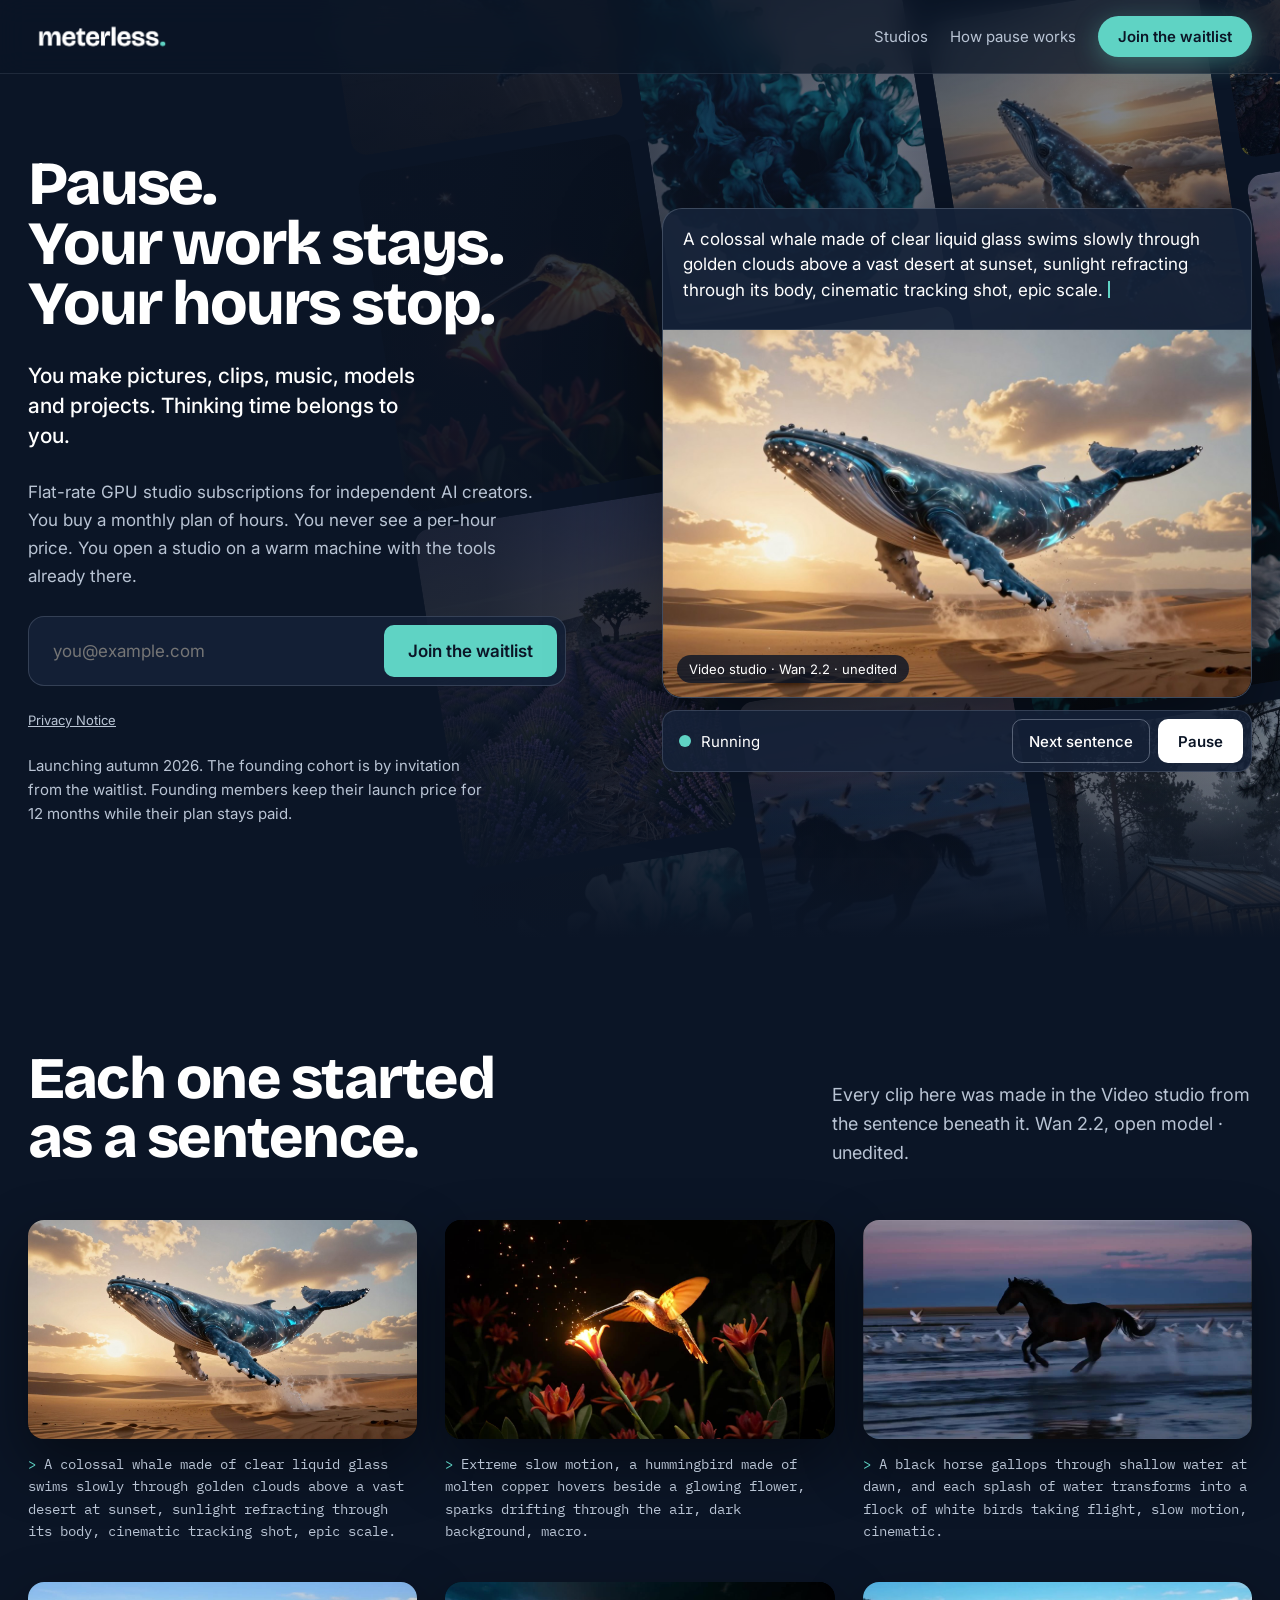
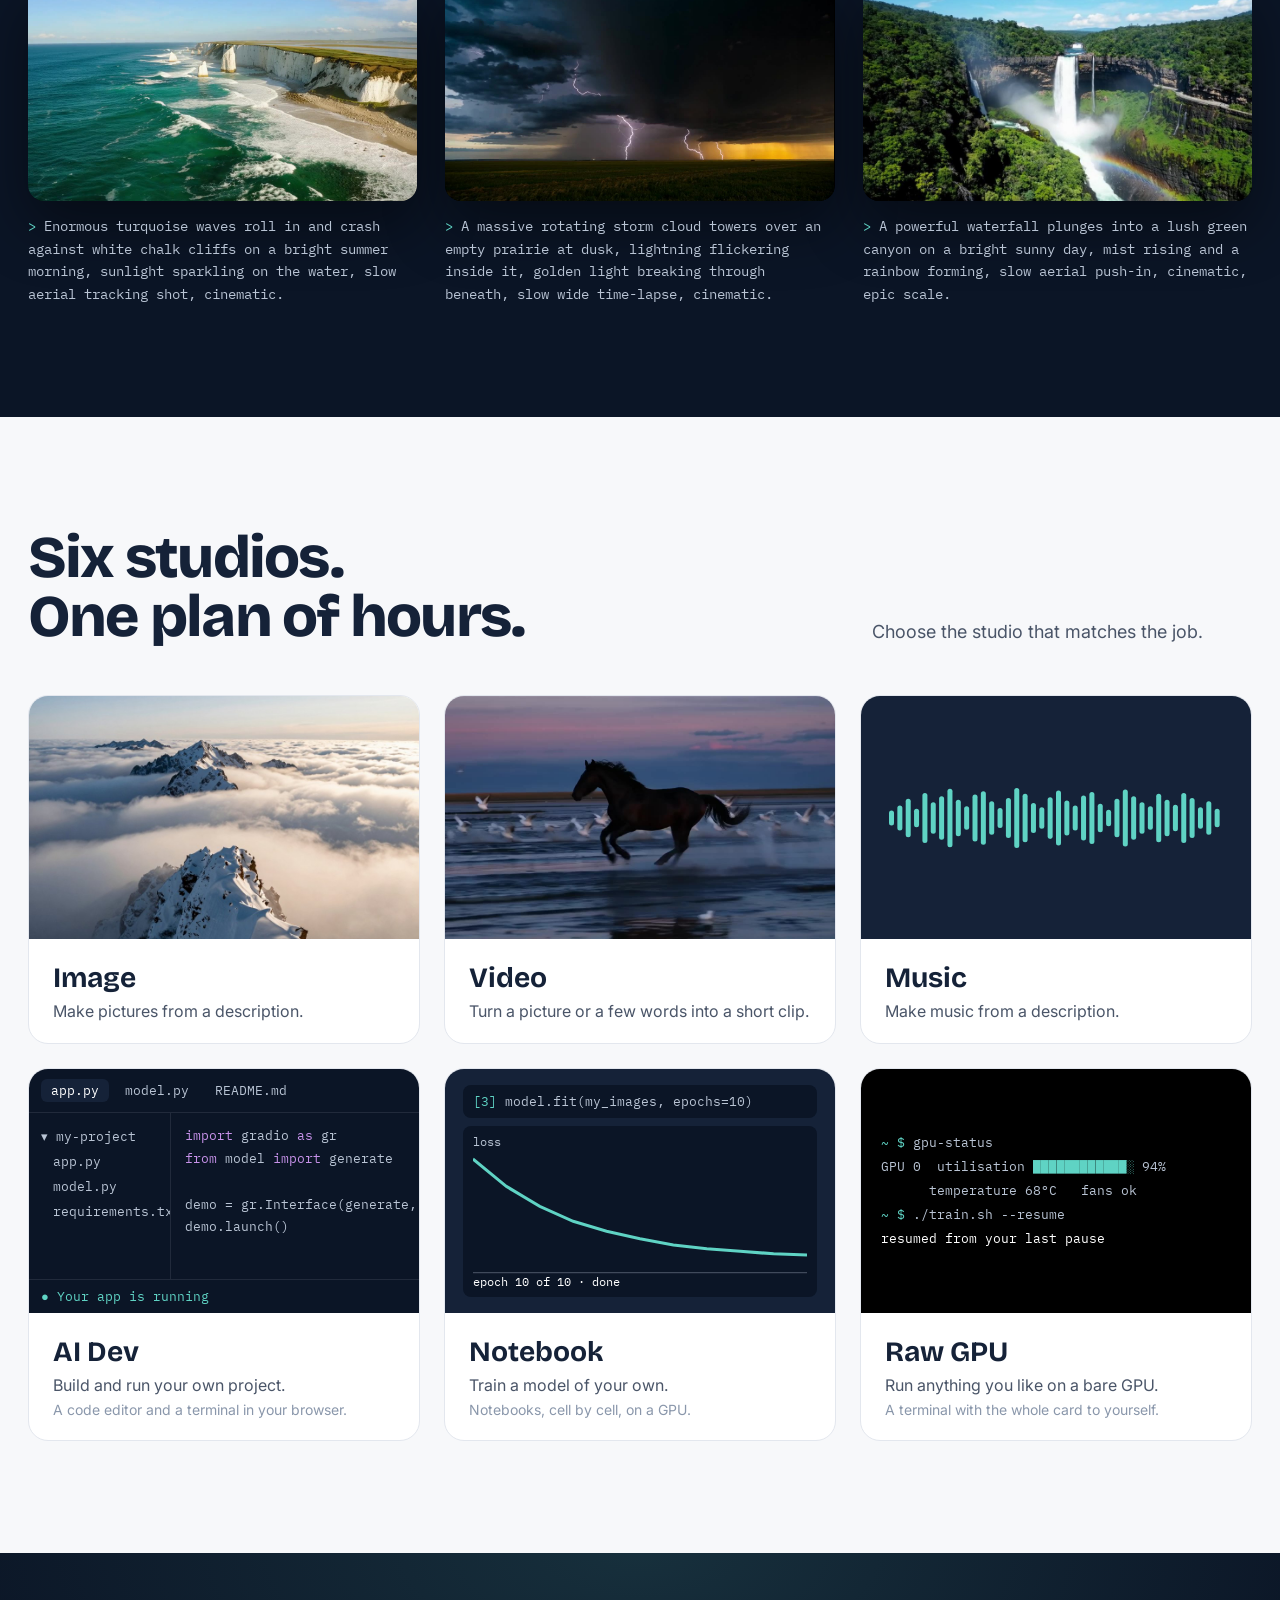
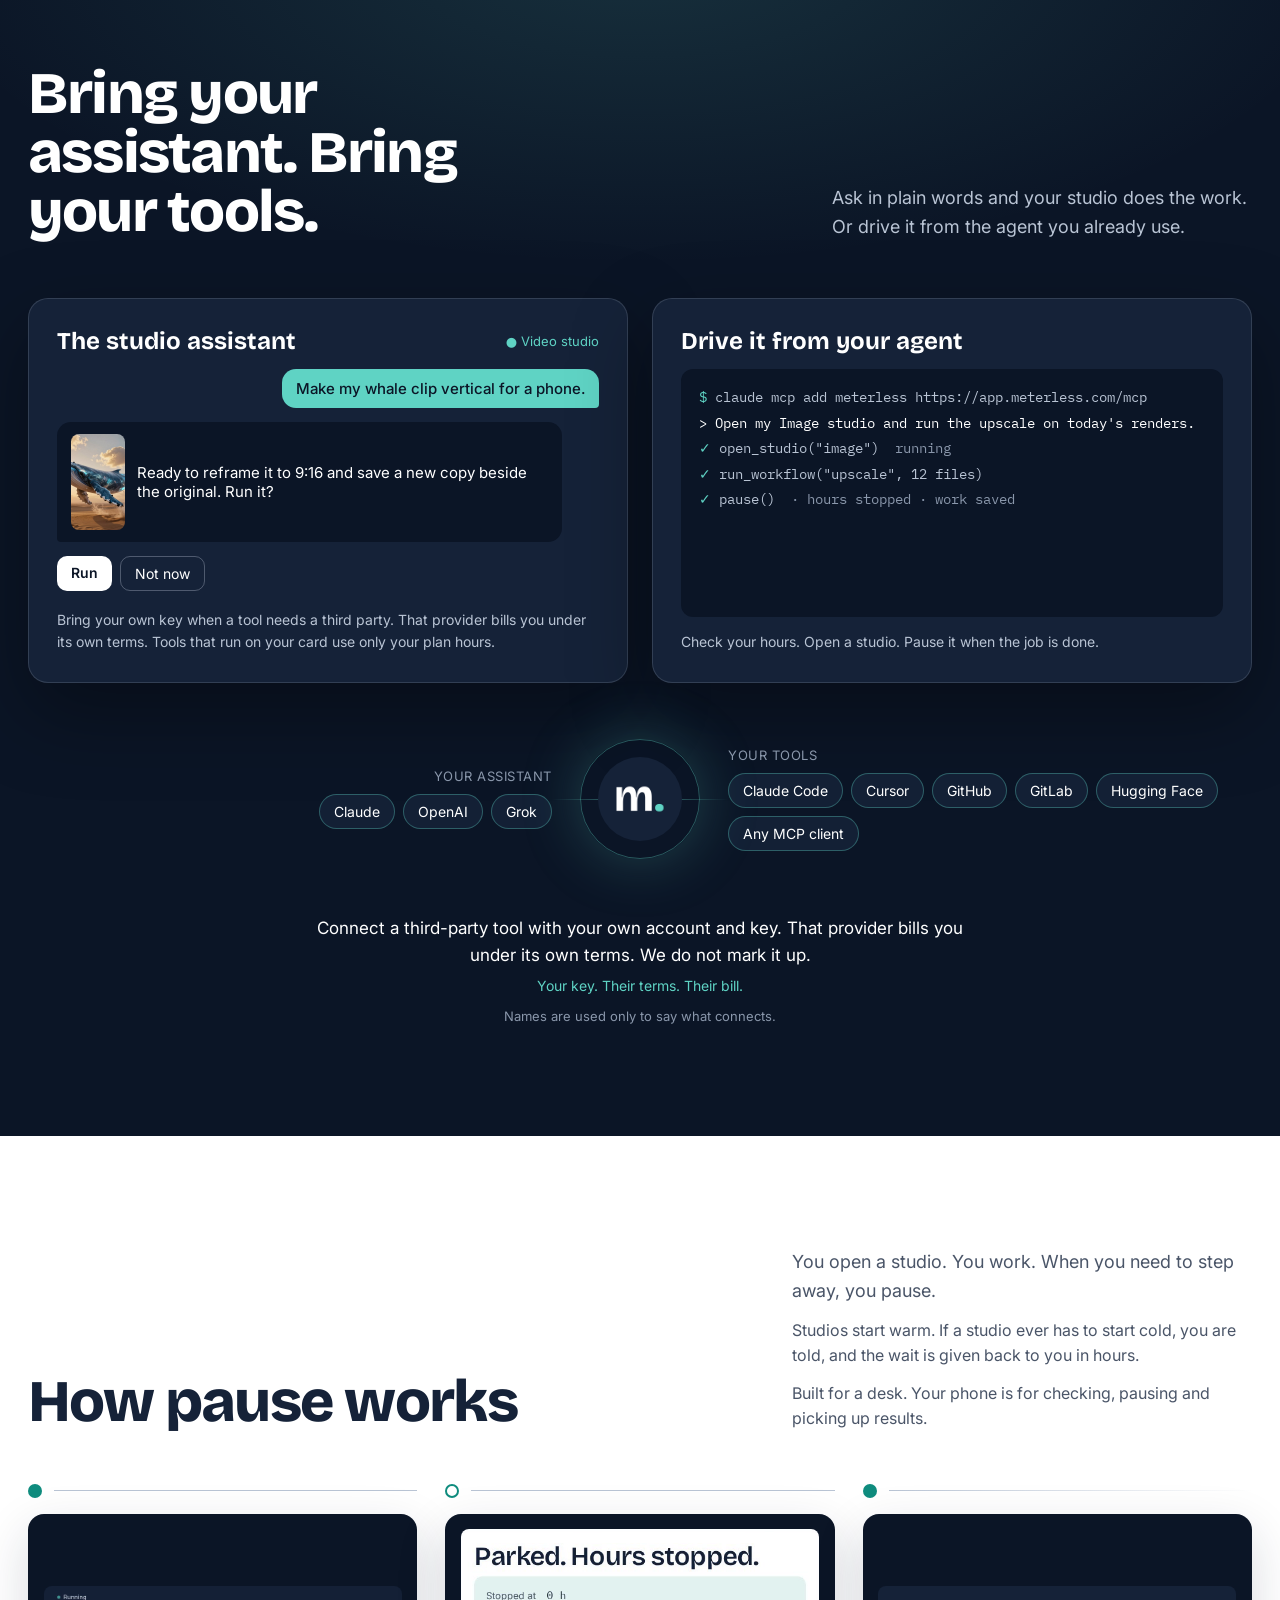
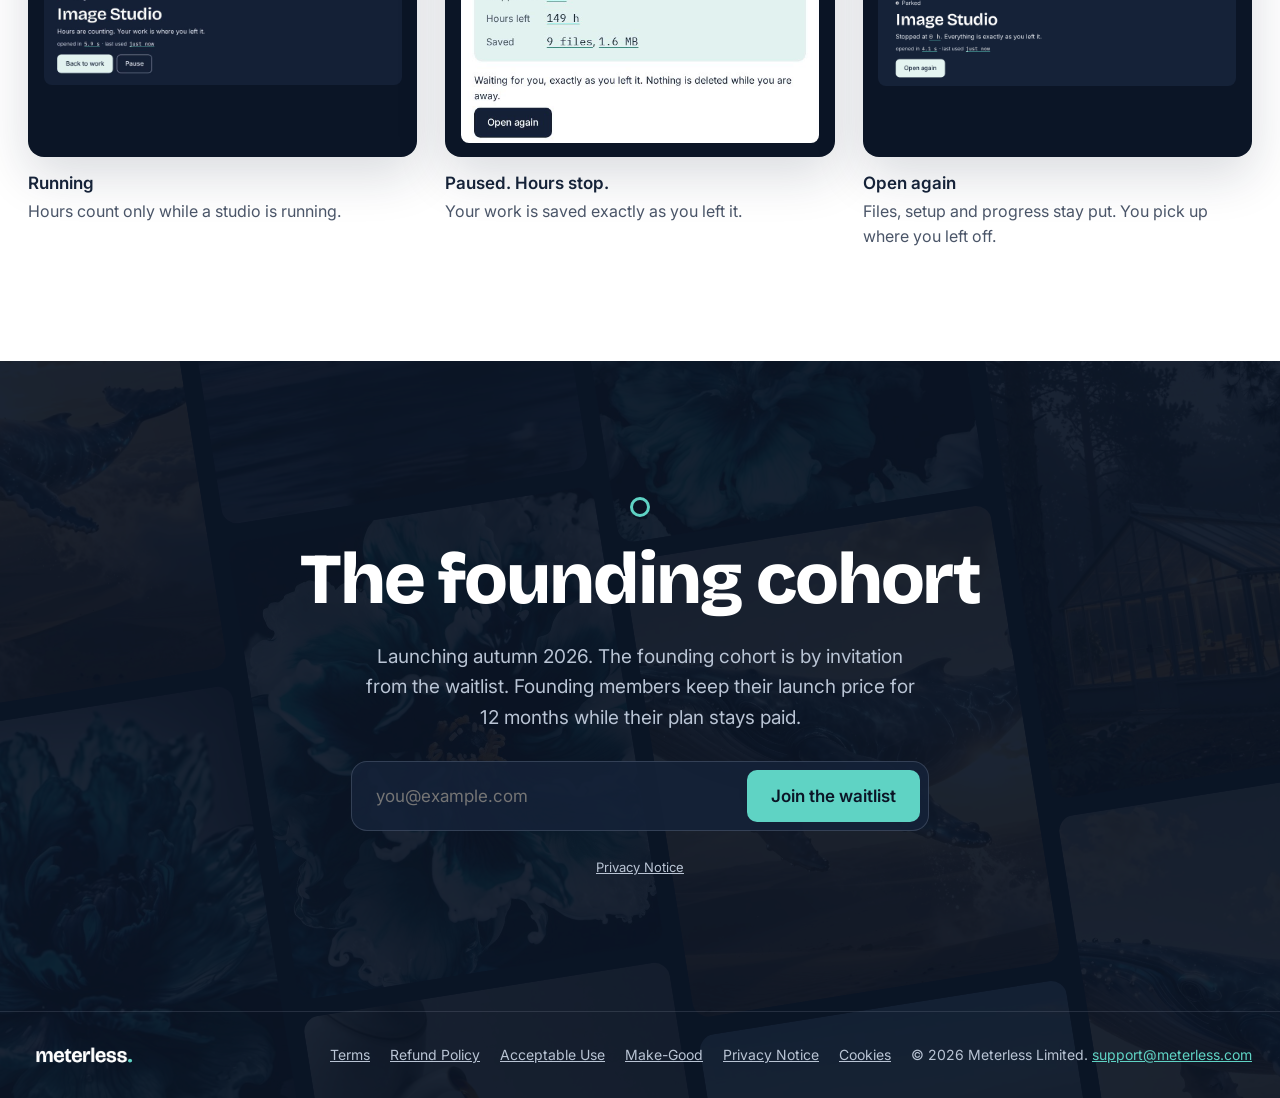
==== commit b978bfa8: "RULING 581: legal pages for the Paddle application Items 1 to 5 of ruling 581 (item 8 recorded, not " ====
--- a/index.html
+++ b/index.html
@@ -62,7 +62,7 @@
 <div style="flex: 1 1 460px; min-width: 0; display: flex; flex-direction: column; gap: 26px;">
 <h1 style="margin: 0; font-family: 'Bricolage Grotesque', 'Arial Narrow', sans-serif; font-weight: 800; font-size: clamp(42px, 4.8vw, 70px); line-height: 0.98; letter-spacing: -0.035em;">Pause.<br>Your work stays.<br>Your hours stop.</h1>
 <p style="margin: 0; font-size: 21px; line-height: 1.45; font-weight: 500; max-width: 32ch;">You make pictures, clips, music, models and projects. Thinking time belongs to you.</p>
-<p style="margin: 0; font-size: 17px; line-height: 1.65; color: #B9C4D4; max-width: 46ch;">Flat-rate, prepaid GPU hours for independent AI creators. You buy a monthly plan of hours. You never see a per-hour price. You open a studio on a warm machine with the tools already there.</p>
+<p style="margin: 0; font-size: 17px; line-height: 1.65; color: #B9C4D4; max-width: 46ch;">Flat-rate GPU studio subscriptions for independent AI creators. You buy a monthly plan of hours. You never see a per-hour price. You open a studio on a warm machine with the tools already there.</p>
 <form method="post" action="https://app.meterless.com/waitlist" style="display: flex; flex-wrap: wrap; gap: 10px; max-width: 520px; padding: 8px; border-radius: 16px; background: rgba(21,34,56,.88); border: 1px solid rgba(185,196,212,.2);">
 <label for="e1" class="sr">Email address</label>
 <input name="email" required autocomplete="email" inputmode="email" id="e1" type="email" placeholder="you@example.com" style="flex: 1 1 220px; min-width: 0; height: 52px; box-sizing: border-box; padding: 0 16px; border: 0; border-radius: 10px; background: transparent; color: #FFFFFF; font: 400 17px Inter, sans-serif;">
@@ -191,7 +191,7 @@
 </div>
 <div style="position: relative; max-width: 1240px; margin: 0 auto; padding: 28px; display: flex; flex-wrap: wrap; gap: 16px 32px; align-items: center; justify-content: space-between; font-size: 14px; color: #B9C4D4; border-top: 1px solid rgba(185,196,212,.15);">
 <img src="assets/media/meterless_wordmark_white_1200.png" alt="meterless" style="width: 112px; height: auto; display: block;">
-<span style="display: flex; flex-wrap: wrap; gap: 8px 20px; align-items: center;"><a href="/privacy" style="color: #B9C4D4;">Privacy</a><a href="/cookies" style="color: #B9C4D4;">Cookies</a><span>© 2026 Meterless Limited. <a href="mailto:support@meterless.com" style="color: #5FD3C4;">support@meterless.com</a></span></span>
+<span style="display: flex; flex-wrap: wrap; gap: 8px 20px; align-items: center;"><nav aria-label="Legal" style="display: flex; flex-wrap: wrap; gap: 8px 20px; align-items: center;"><a href="/terms" style="color: #B9C4D4;">Terms</a><a href="/refunds" style="color: #B9C4D4;">Refund Policy</a><a href="/acceptable-use" style="color: #B9C4D4;">Acceptable Use</a><a href="/make-good" style="color: #B9C4D4;">Make-Good</a><a href="/privacy" style="color: #B9C4D4;">Privacy Notice</a><a href="/cookies" style="color: #B9C4D4;">Cookies</a></nav><span>© 2026 Meterless Limited. <a href="mailto:support@meterless.com" style="color: #5FD3C4;">support@meterless.com</a></span></span>
 </div>
 </section>
 
